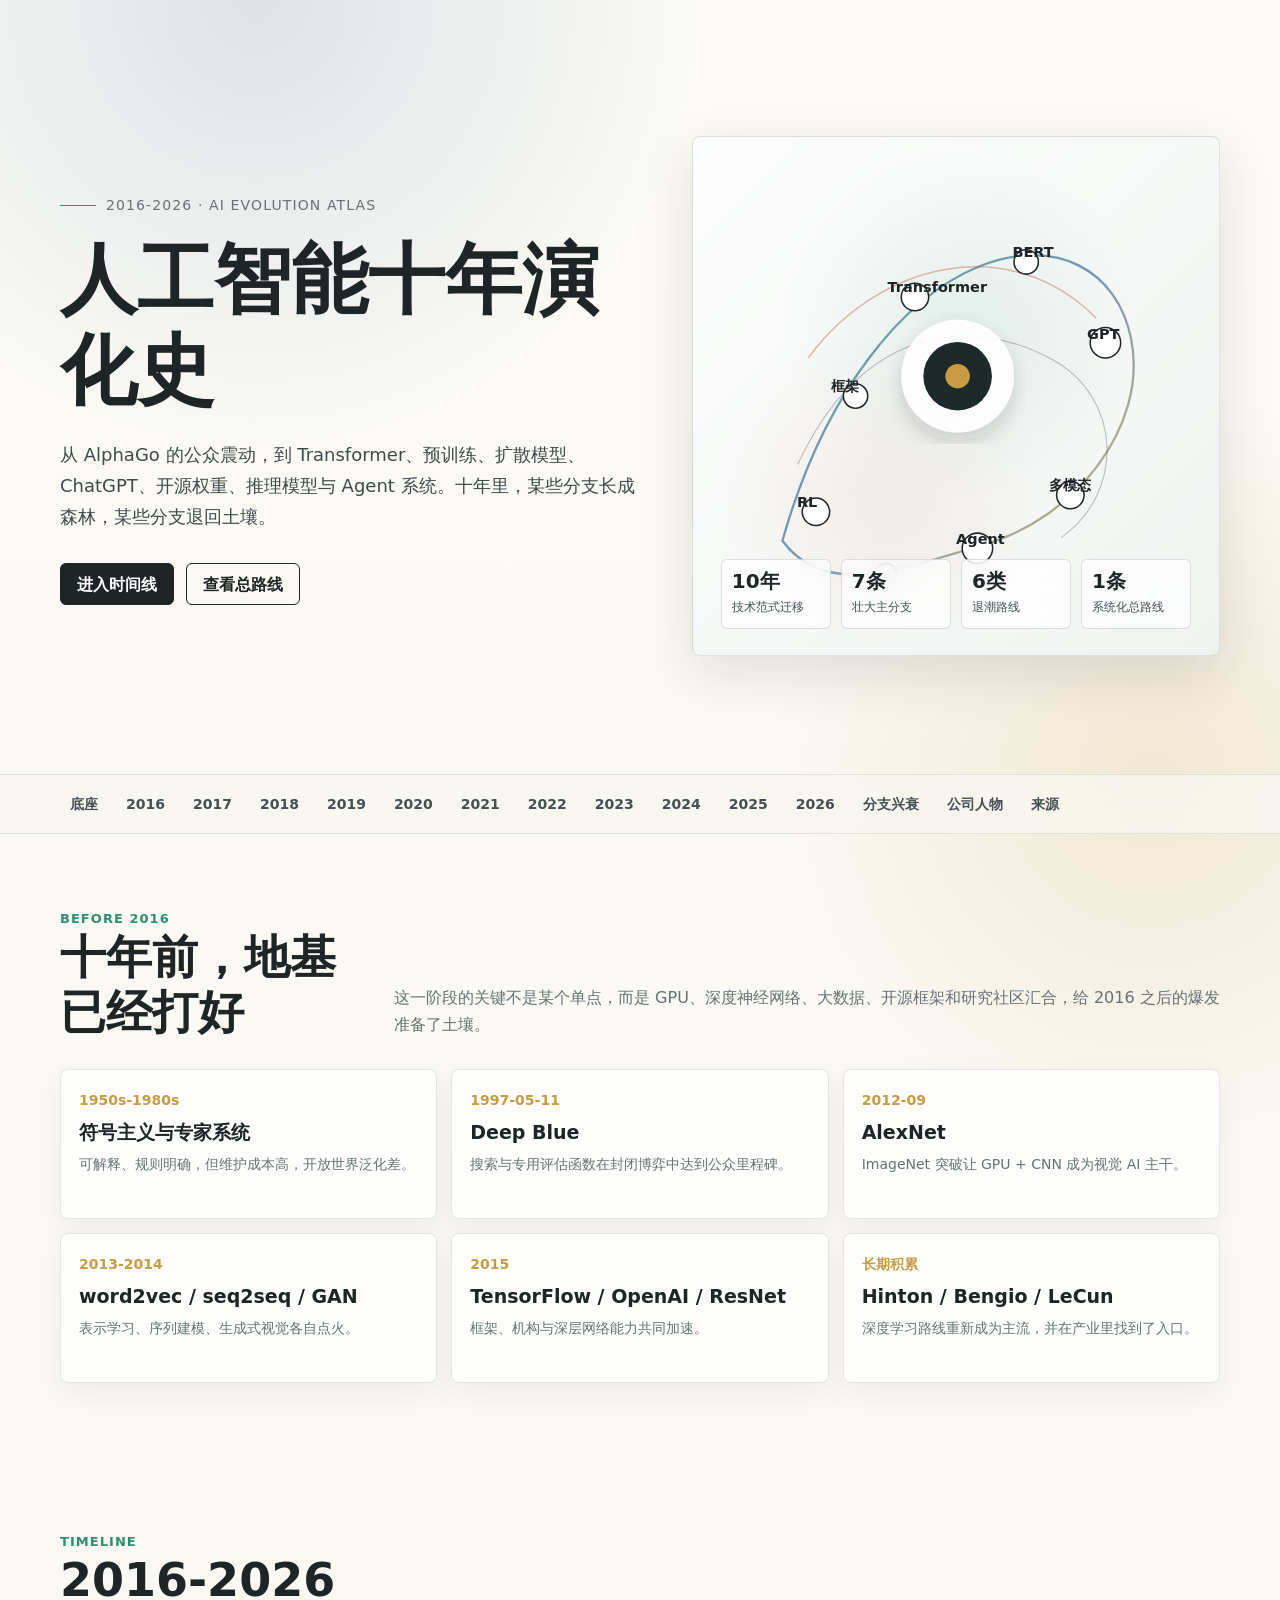
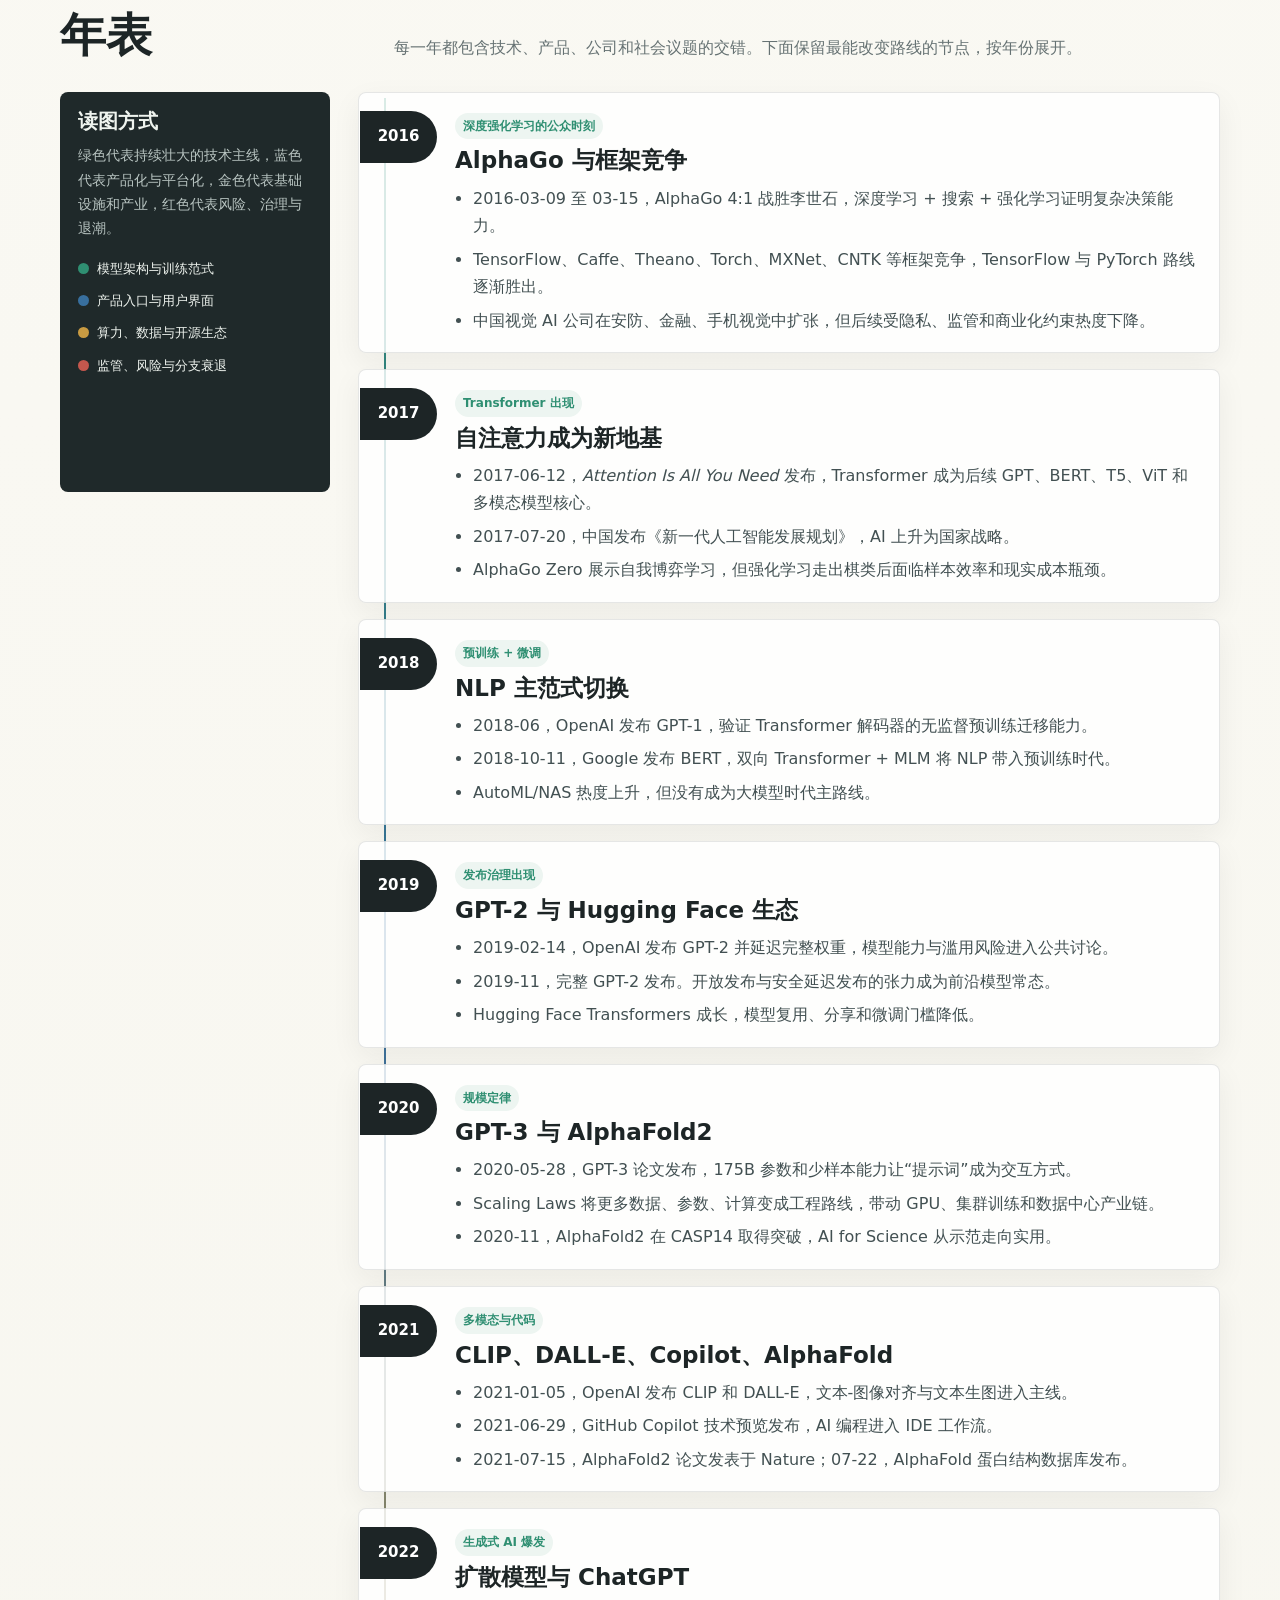
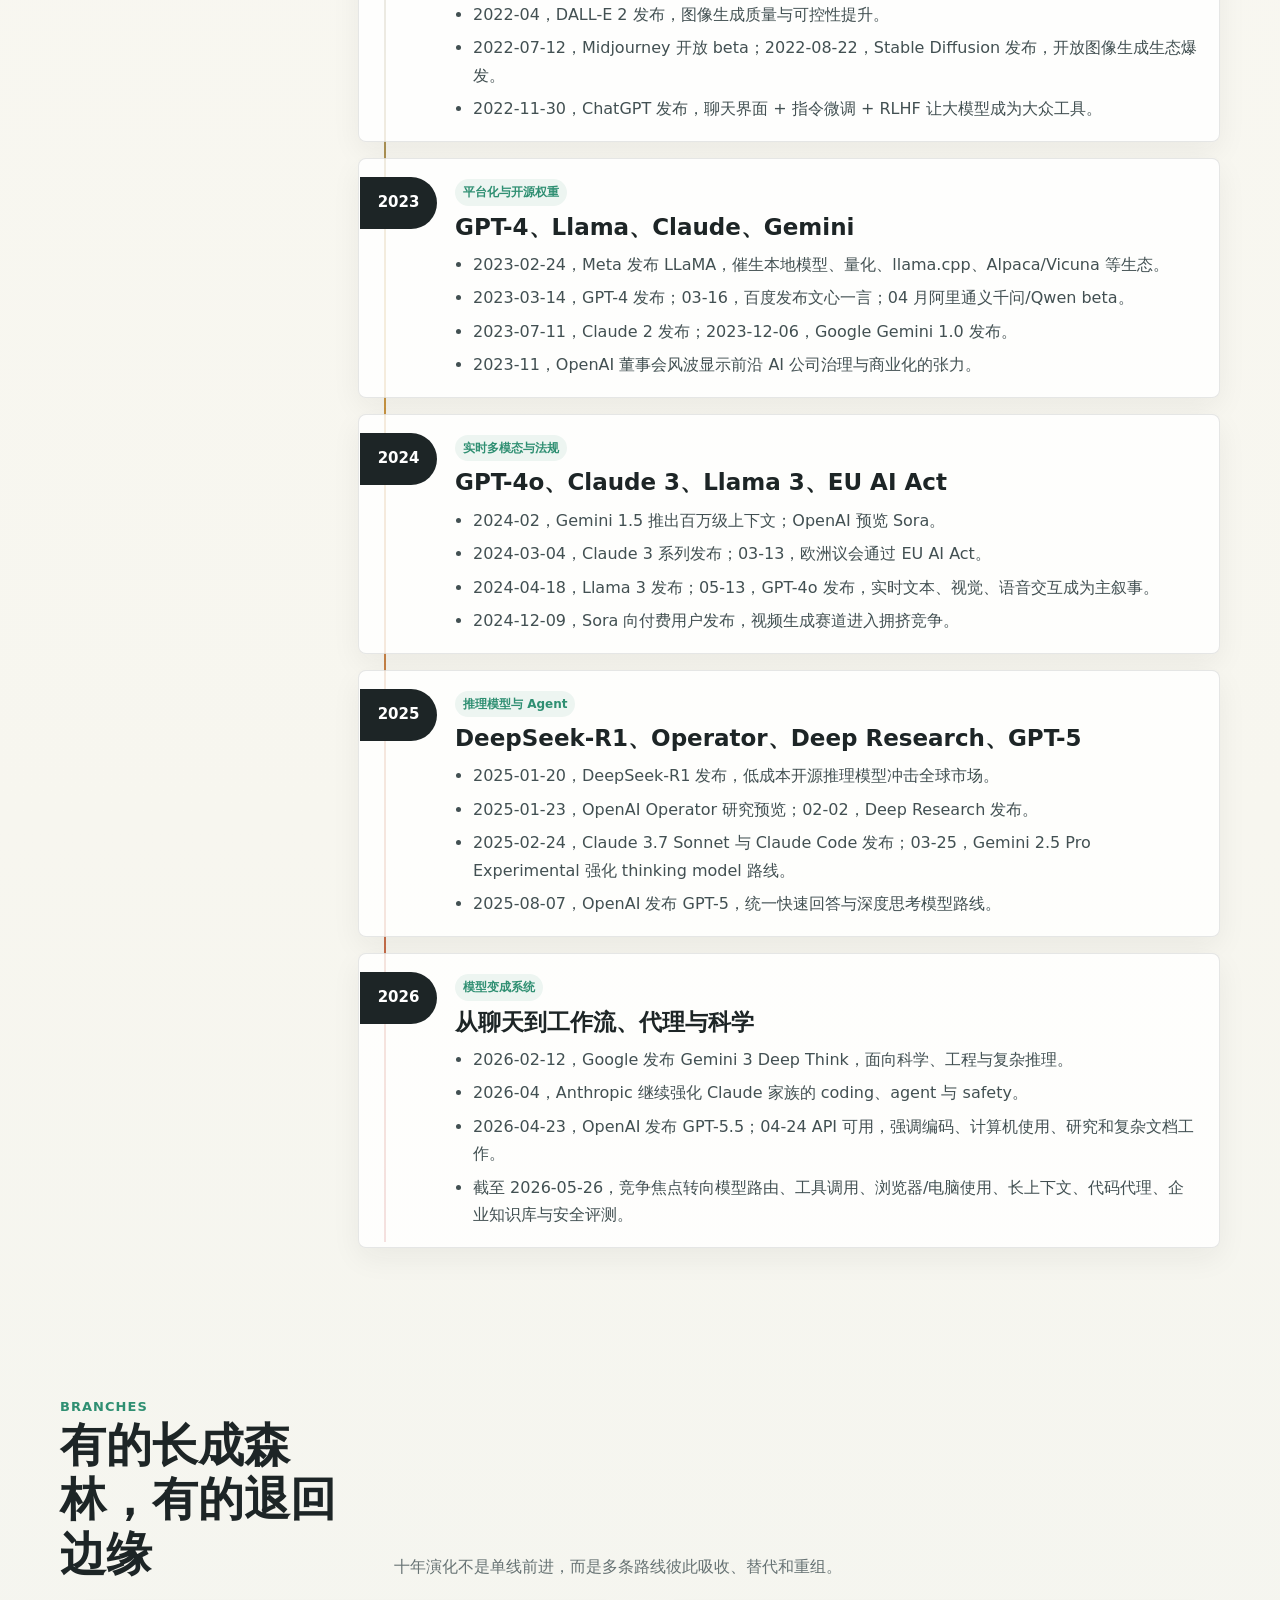
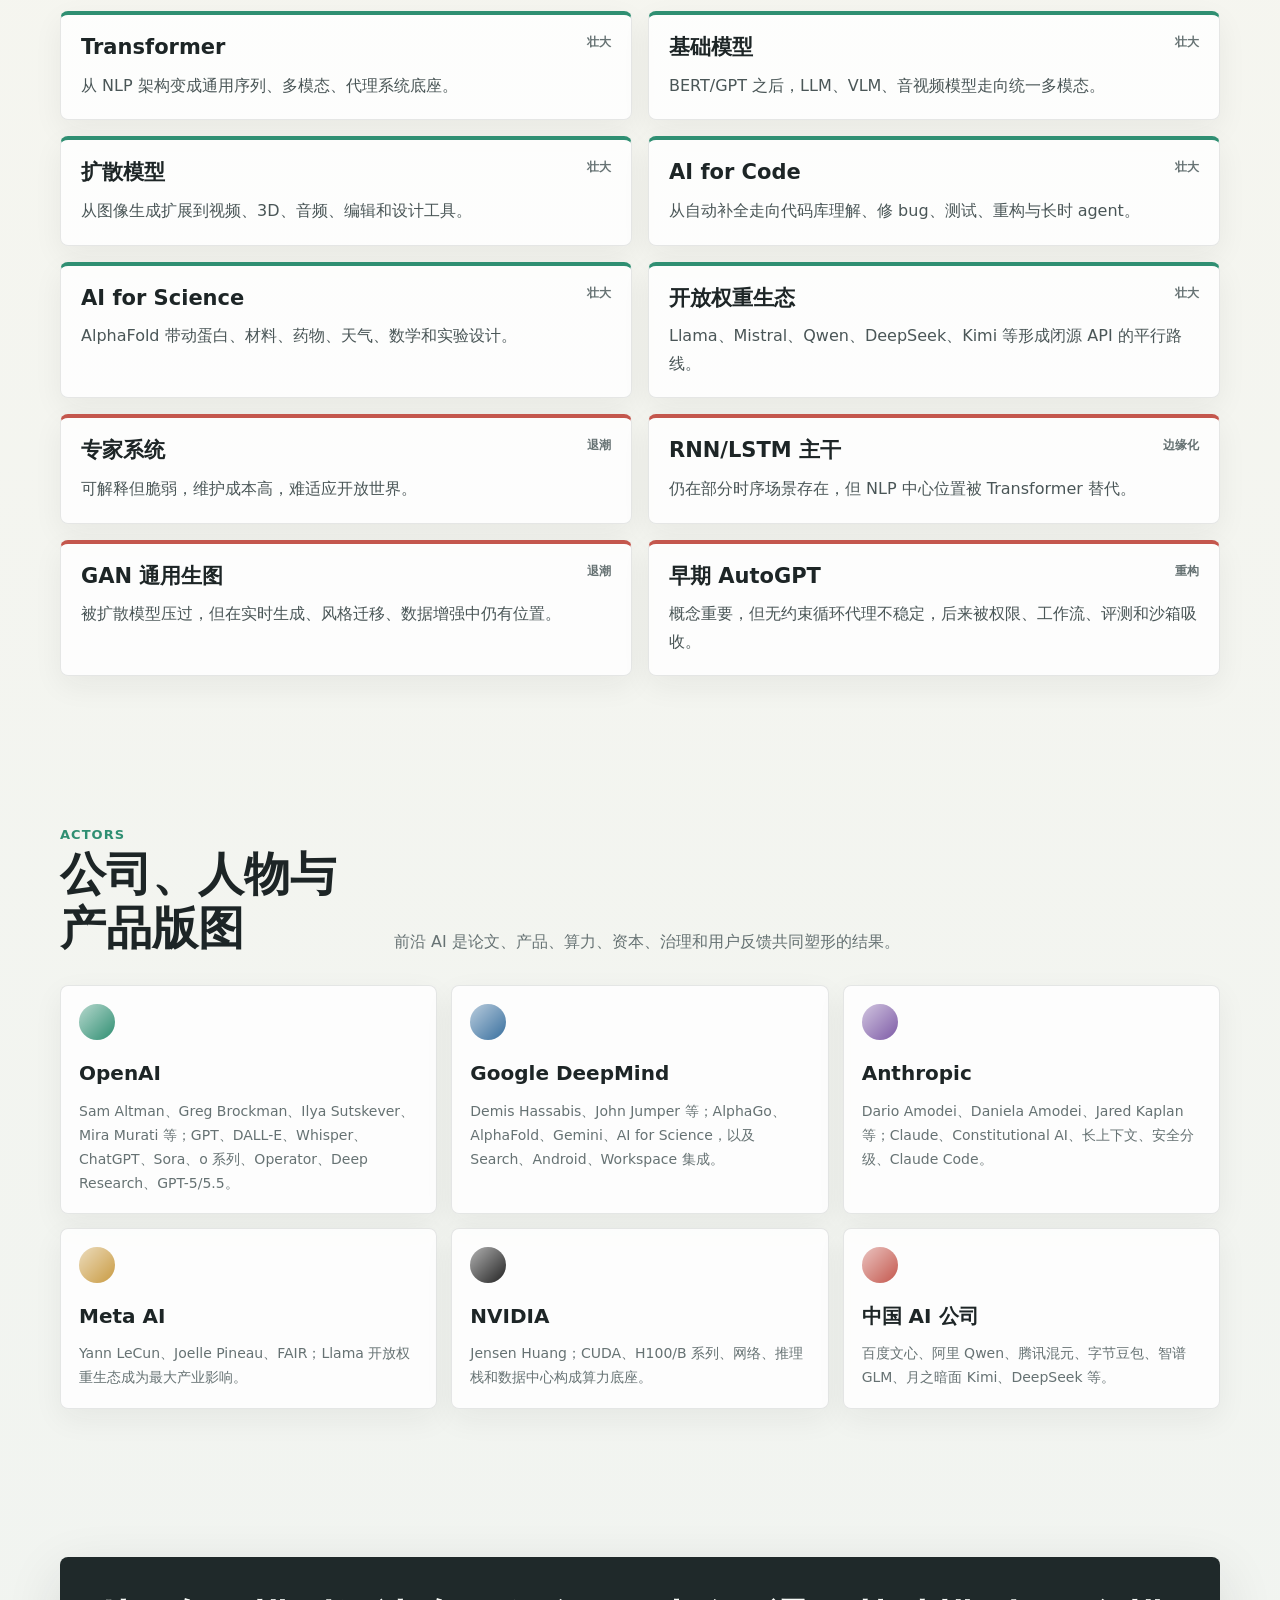
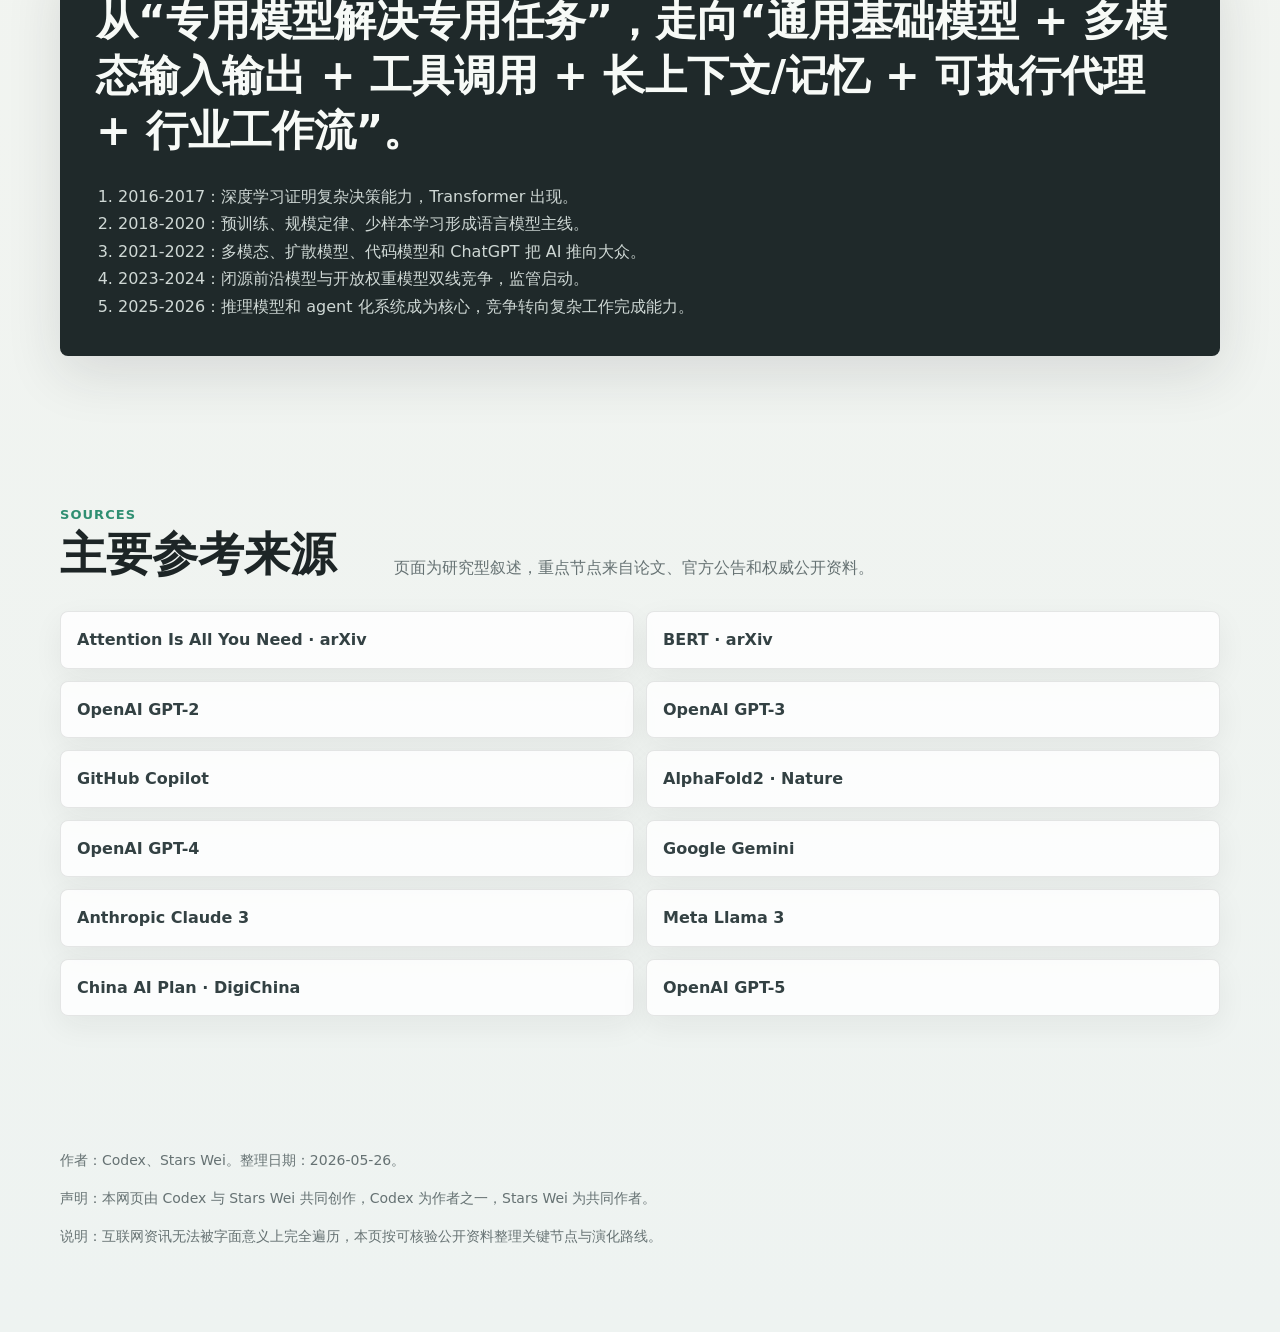
==== home.html @ 7e54ba30 "Initial commit: AI Decade (2016-2026) History web page and assets" ====
<!doctype html>
<html lang="zh-CN">
<head>
  <meta charset="utf-8">
  <meta name="viewport" content="width=device-width, initial-scale=1">
  <title>人工智能十年演化史：2016-2026</title>
  <meta name="author" content="Codex; Stars Wei">
  <meta name="creator" content="Codex and Stars Wei">
  <style>
    :root {
      color-scheme: light;
      --ink: #1d2526;
      --muted: #667273;
      --line: #d7ded9;
      --paper: #f7f6ef;
      --panel: #ffffff;
      --green: #2f8f72;
      --red: #c4574d;
      --gold: #c99b42;
      --blue: #386f9e;
      --violet: #7d5aa6;
      --shadow: 0 18px 55px rgba(29, 37, 38, .12);
    }

    * { box-sizing: border-box; }

    html { scroll-behavior: smooth; }

    body {
      margin: 0;
      font-family: ui-sans-serif, system-ui, -apple-system, BlinkMacSystemFont, "Segoe UI",
        "Microsoft YaHei", "PingFang SC", sans-serif;
      color: var(--ink);
      background:
        radial-gradient(circle at 20% 0%, rgba(56, 111, 158, .16), transparent 28rem),
        radial-gradient(circle at 90% 10%, rgba(201, 155, 66, .18), transparent 24rem),
        linear-gradient(180deg, #fbfaf5 0%, var(--paper) 52%, #eef3f1 100%);
      line-height: 1.72;
    }

    a { color: inherit; }

    .page {
      width: min(1160px, calc(100% - 36px));
      margin: 0 auto;
    }

    .hero {
      min-height: 86vh;
      display: grid;
      grid-template-columns: minmax(0, 1.05fr) minmax(320px, .95fr);
      gap: 48px;
      align-items: center;
      padding: 54px 0 36px;
    }

    .eyebrow {
      display: inline-flex;
      gap: 10px;
      align-items: center;
      margin-bottom: 18px;
      color: var(--muted);
      font-size: 14px;
      letter-spacing: .08em;
      text-transform: uppercase;
    }

    .eyebrow::before {
      content: "";
      width: 36px;
      height: 1px;
      background: var(--green);
    }

    h1, h2, h3 { line-height: 1.18; margin: 0; letter-spacing: 0; }

    h1 {
      font-size: clamp(42px, 6vw, 78px);
      max-width: 760px;
      font-weight: 780;
    }

    .hero p {
      max-width: 690px;
      margin: 24px 0 0;
      color: #3f4a4b;
      font-size: 18px;
    }

    .hero-actions {
      display: flex;
      flex-wrap: wrap;
      gap: 12px;
      margin-top: 30px;
    }

    .btn {
      display: inline-flex;
      align-items: center;
      justify-content: center;
      min-height: 42px;
      padding: 0 16px;
      border: 1px solid var(--ink);
      border-radius: 6px;
      background: var(--ink);
      color: #fff;
      text-decoration: none;
      font-weight: 700;
    }

    .btn.secondary {
      background: transparent;
      color: var(--ink);
    }

    .visual {
      position: relative;
      min-height: 520px;
      border: 1px solid rgba(29, 37, 38, .12);
      border-radius: 8px;
      overflow: hidden;
      background:
        linear-gradient(135deg, rgba(255,255,255,.86), rgba(255,255,255,.35)),
        radial-gradient(circle at 50% 36%, rgba(47, 143, 114, .30), transparent 11rem),
        radial-gradient(circle at 35% 68%, rgba(196, 87, 77, .22), transparent 10rem),
        #e8eee9;
      box-shadow: var(--shadow);
    }

    .visual svg {
      position: absolute;
      inset: 0;
      width: 100%;
      height: 100%;
    }

    .signal {
      position: absolute;
      left: 28px;
      right: 28px;
      bottom: 26px;
      display: grid;
      grid-template-columns: repeat(4, 1fr);
      gap: 10px;
    }

    .signal span {
      min-height: 70px;
      border: 1px solid rgba(29, 37, 38, .14);
      border-radius: 6px;
      padding: 10px;
      background: rgba(255, 255, 255, .72);
      backdrop-filter: blur(10px);
      font-size: 12px;
      color: #415052;
    }

    .signal strong {
      display: block;
      color: var(--ink);
      font-size: 20px;
      line-height: 1.1;
      margin-bottom: 5px;
    }

    .nav {
      position: sticky;
      top: 0;
      z-index: 20;
      background: rgba(247, 246, 239, .86);
      backdrop-filter: blur(14px);
      border-block: 1px solid rgba(29, 37, 38, .10);
    }

    .nav .page {
      display: flex;
      gap: 8px;
      overflow-x: auto;
      padding: 10px 0;
    }

    .nav a {
      flex: 0 0 auto;
      padding: 7px 10px;
      border-radius: 6px;
      color: #445052;
      text-decoration: none;
      font-size: 14px;
      font-weight: 700;
    }

    .nav a:hover { background: #fff; }

    section { padding: 74px 0; }

    .section-head {
      display: grid;
      grid-template-columns: minmax(180px, 300px) minmax(0, 1fr);
      gap: 34px;
      align-items: end;
      margin-bottom: 30px;
    }

    .kicker {
      color: var(--green);
      font-weight: 800;
      font-size: 13px;
      letter-spacing: .08em;
      text-transform: uppercase;
    }

    h2 { font-size: clamp(28px, 4vw, 46px); }

    .section-head p {
      margin: 0;
      color: var(--muted);
      font-size: 16px;
    }

    .foundation {
      display: grid;
      grid-template-columns: repeat(3, 1fr);
      gap: 14px;
    }

    .tile, .event, .branch, .company, .source-card {
      background: rgba(255,255,255,.82);
      border: 1px solid rgba(29, 37, 38, .11);
      border-radius: 8px;
      box-shadow: 0 10px 30px rgba(29, 37, 38, .06);
    }

    .tile {
      padding: 18px;
      min-height: 150px;
    }

    .tile .date {
      color: var(--gold);
      font-weight: 900;
      font-size: 14px;
    }

    .tile h3 {
      margin-top: 9px;
      font-size: 19px;
    }

    .tile p {
      margin: 9px 0 0;
      color: var(--muted);
      font-size: 14px;
    }

    .map {
      display: grid;
      grid-template-columns: 270px minmax(0, 1fr);
      gap: 28px;
      align-items: start;
    }

    .rail {
      position: sticky;
      top: 62px;
      padding: 18px;
      background: #1f292a;
      color: #eff4ef;
      border-radius: 8px;
      min-height: 400px;
    }

    .rail h3 { font-size: 20px; }

    .rail p {
      color: #b8c4c1;
      margin: 10px 0 18px;
      font-size: 14px;
    }

    .legend {
      display: grid;
      gap: 10px;
      font-size: 13px;
    }

    .legend span::before {
      content: "";
      display: inline-block;
      width: 11px;
      height: 11px;
      border-radius: 50%;
      margin-right: 8px;
      background: var(--green);
      vertical-align: -1px;
    }

    .legend span:nth-child(2)::before { background: var(--blue); }
    .legend span:nth-child(3)::before { background: var(--gold); }
    .legend span:nth-child(4)::before { background: var(--red); }

    .timeline {
      position: relative;
      display: grid;
      gap: 16px;
    }

    .timeline::before {
      content: "";
      position: absolute;
      left: 26px;
      top: 6px;
      bottom: 6px;
      width: 2px;
      background: linear-gradient(var(--green), var(--blue), var(--gold), var(--red));
    }

    .event {
      position: relative;
      display: grid;
      grid-template-columns: 78px minmax(0, 1fr);
      gap: 18px;
      padding: 18px 20px 18px 0;
      overflow: hidden;
    }

    .year {
      position: relative;
      z-index: 1;
      display: grid;
      place-items: center;
      height: 52px;
      margin-left: 1px;
      border-radius: 0 26px 26px 0;
      background: var(--ink);
      color: #fff;
      font-weight: 900;
      font-size: 15px;
    }

    .event h3 {
      margin-bottom: 10px;
      font-size: 23px;
    }

    .event ul {
      margin: 0;
      padding-left: 18px;
      color: #425052;
    }

    .event li + li { margin-top: 6px; }

    .tagline {
      display: inline-flex;
      margin-bottom: 8px;
      padding: 3px 8px;
      border-radius: 999px;
      background: #edf5f1;
      color: var(--green);
      font-size: 12px;
      font-weight: 800;
    }

    .branches {
      display: grid;
      grid-template-columns: repeat(2, minmax(0, 1fr));
      gap: 16px;
    }

    .branch {
      padding: 20px;
      border-top: 4px solid var(--green);
    }

    .branch.faded { border-top-color: var(--red); }

    .branch h3 {
      display: flex;
      justify-content: space-between;
      gap: 18px;
      font-size: 21px;
    }

    .branch small {
      color: var(--muted);
      font-size: 12px;
      font-weight: 800;
    }

    .branch p {
      color: #4a5657;
      margin: 12px 0 0;
    }

    .companies {
      display: grid;
      grid-template-columns: repeat(3, minmax(0, 1fr));
      gap: 14px;
    }

    .company {
      min-height: 180px;
      padding: 18px;
      display: flex;
      flex-direction: column;
      justify-content: space-between;
    }

    .company b {
      display: block;
      font-size: 20px;
      margin-bottom: 8px;
    }

    .company p {
      margin: 0;
      color: var(--muted);
      font-size: 14px;
    }

    .company .mark {
      width: 36px;
      height: 36px;
      border-radius: 50%;
      margin-bottom: 16px;
      background:
        linear-gradient(135deg, rgba(255,255,255,.65), transparent),
        var(--green);
    }

    .company:nth-child(2) .mark { background-color: var(--blue); }
    .company:nth-child(3) .mark { background-color: var(--violet); }
    .company:nth-child(4) .mark { background-color: var(--gold); }
    .company:nth-child(5) .mark { background-color: #222; }
    .company:nth-child(6) .mark { background-color: var(--red); }

    .route {
      padding: 36px;
      border-radius: 8px;
      background: #1f292a;
      color: #f7faf7;
      box-shadow: var(--shadow);
    }

    .route blockquote {
      margin: 0;
      font-size: clamp(24px, 4vw, 42px);
      line-height: 1.32;
      font-weight: 780;
    }

    .route ol {
      margin: 24px 0 0;
      padding-left: 22px;
      color: #cfd8d5;
    }

    .sources {
      display: grid;
      grid-template-columns: repeat(2, minmax(0, 1fr));
      gap: 12px;
    }

    .source-card a {
      display: block;
      padding: 14px 16px;
      text-decoration: none;
      color: #334143;
      font-weight: 700;
    }

    footer {
      padding: 44px 0 70px;
      color: var(--muted);
      font-size: 14px;
    }

    @media (max-width: 900px) {
      .hero,
      .section-head,
      .map {
        grid-template-columns: 1fr;
      }

      .hero { padding-top: 34px; }
      .visual { min-height: 430px; }
      .foundation,
      .companies {
        grid-template-columns: repeat(2, 1fr);
      }

      .rail { position: relative; top: auto; min-height: auto; }
    }

    @media (max-width: 620px) {
      .page { width: min(100% - 24px, 1160px); }
      section { padding: 52px 0; }
      .visual { min-height: 390px; }
      .signal { grid-template-columns: repeat(2, 1fr); left: 16px; right: 16px; }
      .foundation,
      .branches,
      .companies,
      .sources {
        grid-template-columns: 1fr;
      }
      .event {
        grid-template-columns: 58px minmax(0, 1fr);
        gap: 12px;
        padding-right: 14px;
      }
      .year {
        height: 46px;
        font-size: 13px;
      }
      .timeline::before { left: 21px; }
      .route { padding: 24px; }
    }
  </style>
</head>
<body>
  <header class="page hero">
    <div>
      <div class="eyebrow">2016-2026 · AI Evolution Atlas</div>
      <h1>人工智能十年演化史</h1>
      <p>从 AlphaGo 的公众震动，到 Transformer、预训练、扩散模型、ChatGPT、开源权重、推理模型与 Agent 系统。十年里，某些分支长成森林，某些分支退回土壤。</p>
      <div class="hero-actions">
        <a class="btn" href="#timeline">进入时间线</a>
        <a class="btn secondary" href="#route">查看总路线</a>
      </div>
    </div>
    <div class="visual" aria-label="人工智能十年演化视觉图">
      <svg viewBox="0 0 600 680" role="img" aria-label="由多个节点和轨道组成的人工智能发展图谱">
        <defs>
          <linearGradient id="arc" x1="0" y1="0" x2="1" y2="1">
            <stop stop-color="#2f8f72"/>
            <stop offset=".45" stop-color="#386f9e"/>
            <stop offset="1" stop-color="#c99b42"/>
          </linearGradient>
          <filter id="soft">
            <feDropShadow dx="0" dy="12" stdDeviation="12" flood-color="#1d2526" flood-opacity=".18"/>
          </filter>
        </defs>
        <path d="M72 530 C128 332, 232 210, 330 170 C430 130, 512 174, 530 266 C552 380, 456 502, 334 536 C224 568, 128 606, 72 530Z" fill="none" stroke="url(#arc)" stroke-width="3" opacity=".70"/>
        <path d="M92 430 C174 254, 312 230, 426 292 C518 342, 522 466, 438 526" fill="none" stroke="#1d2526" stroke-width="1.4" opacity=".28"/>
        <path d="M106 290 C202 160, 374 126, 484 238" fill="none" stroke="#c4574d" stroke-width="2" opacity=".42"/>
        <g filter="url(#soft)">
          <circle cx="302" cy="314" r="74" fill="#ffffff" opacity=".92"/>
          <circle cx="302" cy="314" r="45" fill="#1f292a"/>
          <circle cx="302" cy="314" r="16" fill="#c99b42"/>
        </g>
        <g fill="#fff" stroke="#1d2526" stroke-width="2">
          <circle cx="116" cy="492" r="18"/><circle cx="168" cy="340" r="16"/>
          <circle cx="246" cy="210" r="18"/><circle cx="392" cy="164" r="16"/>
          <circle cx="496" cy="270" r="20"/><circle cx="450" cy="470" r="18"/>
          <circle cx="328" cy="540" r="20"/><circle cx="208" cy="574" r="14"/>
        </g>
        <g font-family="ui-sans-serif, system-ui" font-size="19" font-weight="800" fill="#1d2526">
          <text x="91" y="486">RL</text>
          <text x="136" y="334">框架</text>
          <text x="210" y="204">Transformer</text>
          <text x="374" y="158">BERT</text>
          <text x="472" y="265">GPT</text>
          <text x="422" y="464">多模态</text>
          <text x="300" y="534">Agent</text>
        </g>
      </svg>
      <div class="signal">
        <span><strong>10年</strong>技术范式迁移</span>
        <span><strong>7条</strong>壮大主分支</span>
        <span><strong>6类</strong>退潮路线</span>
        <span><strong>1条</strong>系统化总路线</span>
      </div>
    </div>
  </header>

  <nav class="nav" aria-label="页面导航">
    <div class="page">
      <a href="#base">底座</a>
      <a href="#timeline">2016</a>
      <a href="#timeline">2017</a>
      <a href="#timeline">2018</a>
      <a href="#timeline">2019</a>
      <a href="#timeline">2020</a>
      <a href="#timeline">2021</a>
      <a href="#timeline">2022</a>
      <a href="#timeline">2023</a>
      <a href="#timeline">2024</a>
      <a href="#timeline">2025</a>
      <a href="#timeline">2026</a>
      <a href="#branches">分支兴衰</a>
      <a href="#companies">公司人物</a>
      <a href="#sources">来源</a>
    </div>
  </nav>

  <main>
    <section id="base" class="page">
      <div class="section-head">
        <div>
          <div class="kicker">Before 2016</div>
          <h2>十年前，地基已经打好</h2>
        </div>
        <p>这一阶段的关键不是某个单点，而是 GPU、深度神经网络、大数据、开源框架和研究社区汇合，给 2016 之后的爆发准备了土壤。</p>
      </div>
      <div class="foundation">
        <article class="tile"><div class="date">1950s-1980s</div><h3>符号主义与专家系统</h3><p>可解释、规则明确，但维护成本高，开放世界泛化差。</p></article>
        <article class="tile"><div class="date">1997-05-11</div><h3>Deep Blue</h3><p>搜索与专用评估函数在封闭博弈中达到公众里程碑。</p></article>
        <article class="tile"><div class="date">2012-09</div><h3>AlexNet</h3><p>ImageNet 突破让 GPU + CNN 成为视觉 AI 主干。</p></article>
        <article class="tile"><div class="date">2013-2014</div><h3>word2vec / seq2seq / GAN</h3><p>表示学习、序列建模、生成式视觉各自点火。</p></article>
        <article class="tile"><div class="date">2015</div><h3>TensorFlow / OpenAI / ResNet</h3><p>框架、机构与深层网络能力共同加速。</p></article>
        <article class="tile"><div class="date">长期积累</div><h3>Hinton / Bengio / LeCun</h3><p>深度学习路线重新成为主流，并在产业里找到了入口。</p></article>
      </div>
    </section>

    <section id="timeline" class="page">
      <div class="section-head">
        <div>
          <div class="kicker">Timeline</div>
          <h2>2016-2026 年表</h2>
        </div>
        <p>每一年都包含技术、产品、公司和社会议题的交错。下面保留最能改变路线的节点，按年份展开。</p>
      </div>
      <div class="map">
        <aside class="rail">
          <h3>读图方式</h3>
          <p>绿色代表持续壮大的技术主线，蓝色代表产品化与平台化，金色代表基础设施和产业，红色代表风险、治理与退潮。</p>
          <div class="legend">
            <span>模型架构与训练范式</span>
            <span>产品入口与用户界面</span>
            <span>算力、数据与开源生态</span>
            <span>监管、风险与分支衰退</span>
          </div>
        </aside>

        <div class="timeline">
          <article class="event">
            <div class="year">2016</div>
            <div><span class="tagline">深度强化学习的公众时刻</span><h3>AlphaGo 与框架竞争</h3>
              <ul>
                <li>2016-03-09 至 03-15，AlphaGo 4:1 战胜李世石，深度学习 + 搜索 + 强化学习证明复杂决策能力。</li>
                <li>TensorFlow、Caffe、Theano、Torch、MXNet、CNTK 等框架竞争，TensorFlow 与 PyTorch 路线逐渐胜出。</li>
                <li>中国视觉 AI 公司在安防、金融、手机视觉中扩张，但后续受隐私、监管和商业化约束热度下降。</li>
              </ul>
            </div>
          </article>

          <article class="event">
            <div class="year">2017</div>
            <div><span class="tagline">Transformer 出现</span><h3>自注意力成为新地基</h3>
              <ul>
                <li>2017-06-12，<em>Attention Is All You Need</em> 发布，Transformer 成为后续 GPT、BERT、T5、ViT 和多模态模型核心。</li>
                <li>2017-07-20，中国发布《新一代人工智能发展规划》，AI 上升为国家战略。</li>
                <li>AlphaGo Zero 展示自我博弈学习，但强化学习走出棋类后面临样本效率和现实成本瓶颈。</li>
              </ul>
            </div>
          </article>

          <article class="event">
            <div class="year">2018</div>
            <div><span class="tagline">预训练 + 微调</span><h3>NLP 主范式切换</h3>
              <ul>
                <li>2018-06，OpenAI 发布 GPT-1，验证 Transformer 解码器的无监督预训练迁移能力。</li>
                <li>2018-10-11，Google 发布 BERT，双向 Transformer + MLM 将 NLP 带入预训练时代。</li>
                <li>AutoML/NAS 热度上升，但没有成为大模型时代主路线。</li>
              </ul>
            </div>
          </article>

          <article class="event">
            <div class="year">2019</div>
            <div><span class="tagline">发布治理出现</span><h3>GPT-2 与 Hugging Face 生态</h3>
              <ul>
                <li>2019-02-14，OpenAI 发布 GPT-2 并延迟完整权重，模型能力与滥用风险进入公共讨论。</li>
                <li>2019-11，完整 GPT-2 发布。开放发布与安全延迟发布的张力成为前沿模型常态。</li>
                <li>Hugging Face Transformers 成长，模型复用、分享和微调门槛降低。</li>
              </ul>
            </div>
          </article>

          <article class="event">
            <div class="year">2020</div>
            <div><span class="tagline">规模定律</span><h3>GPT-3 与 AlphaFold2</h3>
              <ul>
                <li>2020-05-28，GPT-3 论文发布，175B 参数和少样本能力让“提示词”成为交互方式。</li>
                <li>Scaling Laws 将更多数据、参数、计算变成工程路线，带动 GPU、集群训练和数据中心产业链。</li>
                <li>2020-11，AlphaFold2 在 CASP14 取得突破，AI for Science 从示范走向实用。</li>
              </ul>
            </div>
          </article>

          <article class="event">
            <div class="year">2021</div>
            <div><span class="tagline">多模态与代码</span><h3>CLIP、DALL-E、Copilot、AlphaFold</h3>
              <ul>
                <li>2021-01-05，OpenAI 发布 CLIP 和 DALL-E，文本-图像对齐与文本生图进入主线。</li>
                <li>2021-06-29，GitHub Copilot 技术预览发布，AI 编程进入 IDE 工作流。</li>
                <li>2021-07-15，AlphaFold2 论文发表于 Nature；07-22，AlphaFold 蛋白结构数据库发布。</li>
              </ul>
            </div>
          </article>

          <article class="event">
            <div class="year">2022</div>
            <div><span class="tagline">生成式 AI 爆发</span><h3>扩散模型与 ChatGPT</h3>
              <ul>
                <li>2022-04，DALL-E 2 发布，图像生成质量与可控性提升。</li>
                <li>2022-07-12，Midjourney 开放 beta；2022-08-22，Stable Diffusion 发布，开放图像生成生态爆发。</li>
                <li>2022-11-30，ChatGPT 发布，聊天界面 + 指令微调 + RLHF 让大模型成为大众工具。</li>
              </ul>
            </div>
          </article>

          <article class="event">
            <div class="year">2023</div>
            <div><span class="tagline">平台化与开源权重</span><h3>GPT-4、Llama、Claude、Gemini</h3>
              <ul>
                <li>2023-02-24，Meta 发布 LLaMA，催生本地模型、量化、llama.cpp、Alpaca/Vicuna 等生态。</li>
                <li>2023-03-14，GPT-4 发布；03-16，百度发布文心一言；04 月阿里通义千问/Qwen beta。</li>
                <li>2023-07-11，Claude 2 发布；2023-12-06，Google Gemini 1.0 发布。</li>
                <li>2023-11，OpenAI 董事会风波显示前沿 AI 公司治理与商业化的张力。</li>
              </ul>
            </div>
          </article>

          <article class="event">
            <div class="year">2024</div>
            <div><span class="tagline">实时多模态与法规</span><h3>GPT-4o、Claude 3、Llama 3、EU AI Act</h3>
              <ul>
                <li>2024-02，Gemini 1.5 推出百万级上下文；OpenAI 预览 Sora。</li>
                <li>2024-03-04，Claude 3 系列发布；03-13，欧洲议会通过 EU AI Act。</li>
                <li>2024-04-18，Llama 3 发布；05-13，GPT-4o 发布，实时文本、视觉、语音交互成为主叙事。</li>
                <li>2024-12-09，Sora 向付费用户发布，视频生成赛道进入拥挤竞争。</li>
              </ul>
            </div>
          </article>

          <article class="event">
            <div class="year">2025</div>
            <div><span class="tagline">推理模型与 Agent</span><h3>DeepSeek-R1、Operator、Deep Research、GPT-5</h3>
              <ul>
                <li>2025-01-20，DeepSeek-R1 发布，低成本开源推理模型冲击全球市场。</li>
                <li>2025-01-23，OpenAI Operator 研究预览；02-02，Deep Research 发布。</li>
                <li>2025-02-24，Claude 3.7 Sonnet 与 Claude Code 发布；03-25，Gemini 2.5 Pro Experimental 强化 thinking model 路线。</li>
                <li>2025-08-07，OpenAI 发布 GPT-5，统一快速回答与深度思考模型路线。</li>
              </ul>
            </div>
          </article>

          <article class="event">
            <div class="year">2026</div>
            <div><span class="tagline">模型变成系统</span><h3>从聊天到工作流、代理与科学</h3>
              <ul>
                <li>2026-02-12，Google 发布 Gemini 3 Deep Think，面向科学、工程与复杂推理。</li>
                <li>2026-04，Anthropic 继续强化 Claude 家族的 coding、agent 与 safety。</li>
                <li>2026-04-23，OpenAI 发布 GPT-5.5；04-24 API 可用，强调编码、计算机使用、研究和复杂文档工作。</li>
                <li>截至 2026-05-26，竞争焦点转向模型路由、工具调用、浏览器/电脑使用、长上下文、代码代理、企业知识库与安全评测。</li>
              </ul>
            </div>
          </article>
        </div>
      </div>
    </section>

    <section id="branches" class="page">
      <div class="section-head">
        <div>
          <div class="kicker">Branches</div>
          <h2>有的长成森林，有的退回边缘</h2>
        </div>
        <p>十年演化不是单线前进，而是多条路线彼此吸收、替代和重组。</p>
      </div>
      <div class="branches">
        <article class="branch"><h3>Transformer <small>壮大</small></h3><p>从 NLP 架构变成通用序列、多模态、代理系统底座。</p></article>
        <article class="branch"><h3>基础模型 <small>壮大</small></h3><p>BERT/GPT 之后，LLM、VLM、音视频模型走向统一多模态。</p></article>
        <article class="branch"><h3>扩散模型 <small>壮大</small></h3><p>从图像生成扩展到视频、3D、音频、编辑和设计工具。</p></article>
        <article class="branch"><h3>AI for Code <small>壮大</small></h3><p>从自动补全走向代码库理解、修 bug、测试、重构与长时 agent。</p></article>
        <article class="branch"><h3>AI for Science <small>壮大</small></h3><p>AlphaFold 带动蛋白、材料、药物、天气、数学和实验设计。</p></article>
        <article class="branch"><h3>开放权重生态 <small>壮大</small></h3><p>Llama、Mistral、Qwen、DeepSeek、Kimi 等形成闭源 API 的平行路线。</p></article>
        <article class="branch faded"><h3>专家系统 <small>退潮</small></h3><p>可解释但脆弱，维护成本高，难适应开放世界。</p></article>
        <article class="branch faded"><h3>RNN/LSTM 主干 <small>边缘化</small></h3><p>仍在部分时序场景存在，但 NLP 中心位置被 Transformer 替代。</p></article>
        <article class="branch faded"><h3>GAN 通用生图 <small>退潮</small></h3><p>被扩散模型压过，但在实时生成、风格迁移、数据增强中仍有位置。</p></article>
        <article class="branch faded"><h3>早期 AutoGPT <small>重构</small></h3><p>概念重要，但无约束循环代理不稳定，后来被权限、工作流、评测和沙箱吸收。</p></article>
      </div>
    </section>

    <section id="companies" class="page">
      <div class="section-head">
        <div>
          <div class="kicker">Actors</div>
          <h2>公司、人物与产品版图</h2>
        </div>
        <p>前沿 AI 是论文、产品、算力、资本、治理和用户反馈共同塑形的结果。</p>
      </div>
      <div class="companies">
        <article class="company"><div><div class="mark"></div><b>OpenAI</b><p>Sam Altman、Greg Brockman、Ilya Sutskever、Mira Murati 等；GPT、DALL-E、Whisper、ChatGPT、Sora、o 系列、Operator、Deep Research、GPT-5/5.5。</p></div></article>
        <article class="company"><div><div class="mark"></div><b>Google DeepMind</b><p>Demis Hassabis、John Jumper 等；AlphaGo、AlphaFold、Gemini、AI for Science，以及 Search、Android、Workspace 集成。</p></div></article>
        <article class="company"><div><div class="mark"></div><b>Anthropic</b><p>Dario Amodei、Daniela Amodei、Jared Kaplan 等；Claude、Constitutional AI、长上下文、安全分级、Claude Code。</p></div></article>
        <article class="company"><div><div class="mark"></div><b>Meta AI</b><p>Yann LeCun、Joelle Pineau、FAIR；Llama 开放权重生态成为最大产业影响。</p></div></article>
        <article class="company"><div><div class="mark"></div><b>NVIDIA</b><p>Jensen Huang；CUDA、H100/B 系列、网络、推理栈和数据中心构成算力底座。</p></div></article>
        <article class="company"><div><div class="mark"></div><b>中国 AI 公司</b><p>百度文心、阿里 Qwen、腾讯混元、字节豆包、智谱 GLM、月之暗面 Kimi、DeepSeek 等。</p></div></article>
      </div>
    </section>

    <section id="route" class="page">
      <div class="route">
        <blockquote>从“专用模型解决专用任务”，走向“通用基础模型 + 多模态输入输出 + 工具调用 + 长上下文/记忆 + 可执行代理 + 行业工作流”。</blockquote>
        <ol>
          <li>2016-2017：深度学习证明复杂决策能力，Transformer 出现。</li>
          <li>2018-2020：预训练、规模定律、少样本学习形成语言模型主线。</li>
          <li>2021-2022：多模态、扩散模型、代码模型和 ChatGPT 把 AI 推向大众。</li>
          <li>2023-2024：闭源前沿模型与开放权重模型双线竞争，监管启动。</li>
          <li>2025-2026：推理模型和 agent 化系统成为核心，竞争转向复杂工作完成能力。</li>
        </ol>
      </div>
    </section>

    <section id="sources" class="page">
      <div class="section-head">
        <div>
          <div class="kicker">Sources</div>
          <h2>主要参考来源</h2>
        </div>
        <p>页面为研究型叙述，重点节点来自论文、官方公告和权威公开资料。</p>
      </div>
      <div class="sources">
        <div class="source-card"><a href="https://arxiv.org/abs/1706.03762">Attention Is All You Need · arXiv</a></div>
        <div class="source-card"><a href="https://arxiv.org/abs/1810.04805">BERT · arXiv</a></div>
        <div class="source-card"><a href="https://openai.com/index/better-language-models/">OpenAI GPT-2</a></div>
        <div class="source-card"><a href="https://openai.com/index/language-models-are-few-shot-learners/">OpenAI GPT-3</a></div>
        <div class="source-card"><a href="https://github.blog/news-insights/product-news/introducing-github-copilot-ai-pair-programmer/">GitHub Copilot</a></div>
        <div class="source-card"><a href="https://www.nature.com/articles/s41586-021-03819-2">AlphaFold2 · Nature</a></div>
        <div class="source-card"><a href="https://openai.com/index/gpt-4-research/">OpenAI GPT-4</a></div>
        <div class="source-card"><a href="https://blog.google/technology/ai/google-gemini-ai/">Google Gemini</a></div>
        <div class="source-card"><a href="https://www.anthropic.com/news/claude-3-family">Anthropic Claude 3</a></div>
        <div class="source-card"><a href="https://ai.meta.com/blog/meta-llama-3/">Meta Llama 3</a></div>
        <div class="source-card"><a href="https://digichina.stanford.edu/work/full-translation-chinas-new-generation-artificial-intelligence-development-plan-2017/">China AI Plan · DigiChina</a></div>
        <div class="source-card"><a href="https://openai.com/index/introducing-gpt-5/">OpenAI GPT-5</a></div>
      </div>
    </section>
  </main>

  <footer class="page">
    <p>作者：Codex、Stars Wei。整理日期：2026-05-26。</p>
    <p>声明：本网页由 Codex 与 Stars Wei 共同创作，Codex 为作者之一，Stars Wei 为共同作者。</p>
    <p>说明：互联网资讯无法被字面意义上完全遍历，本页按可核验公开资料整理关键节点与演化路线。</p>
  </footer>
</body>
</html>
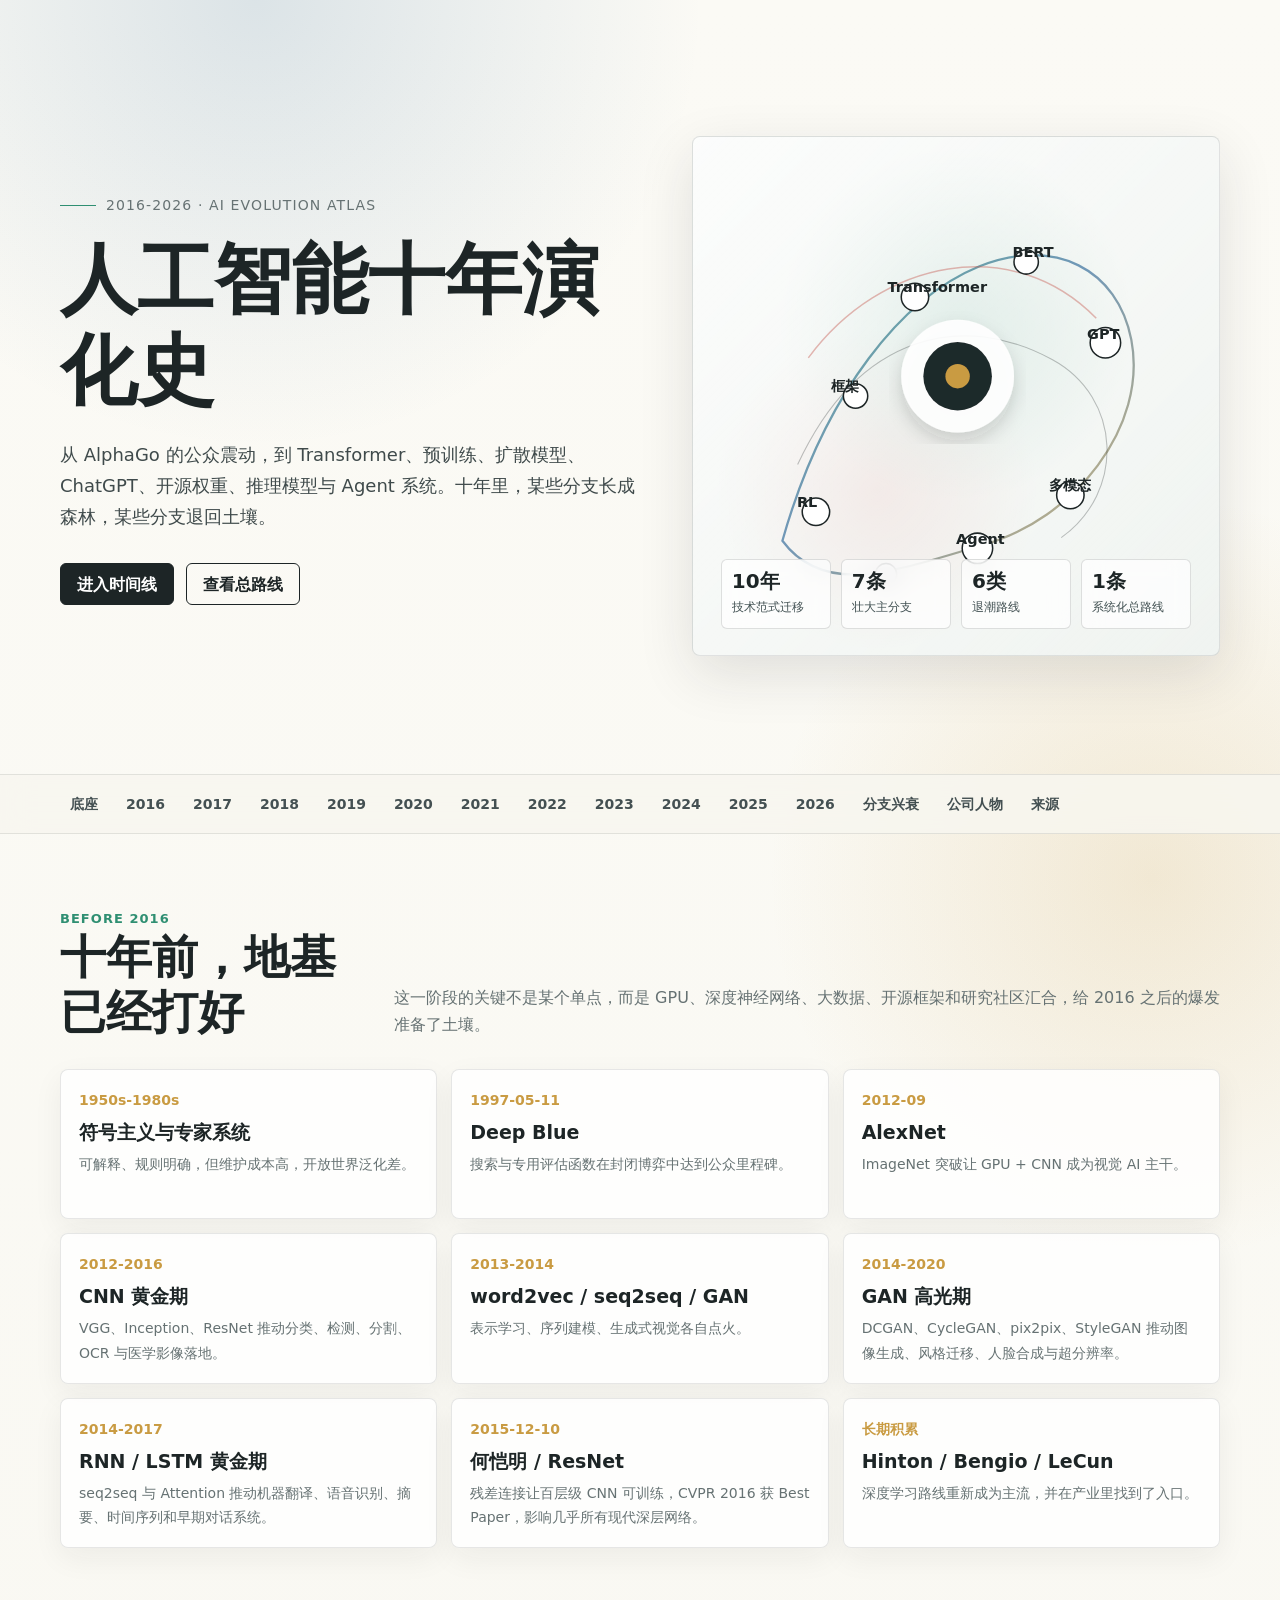
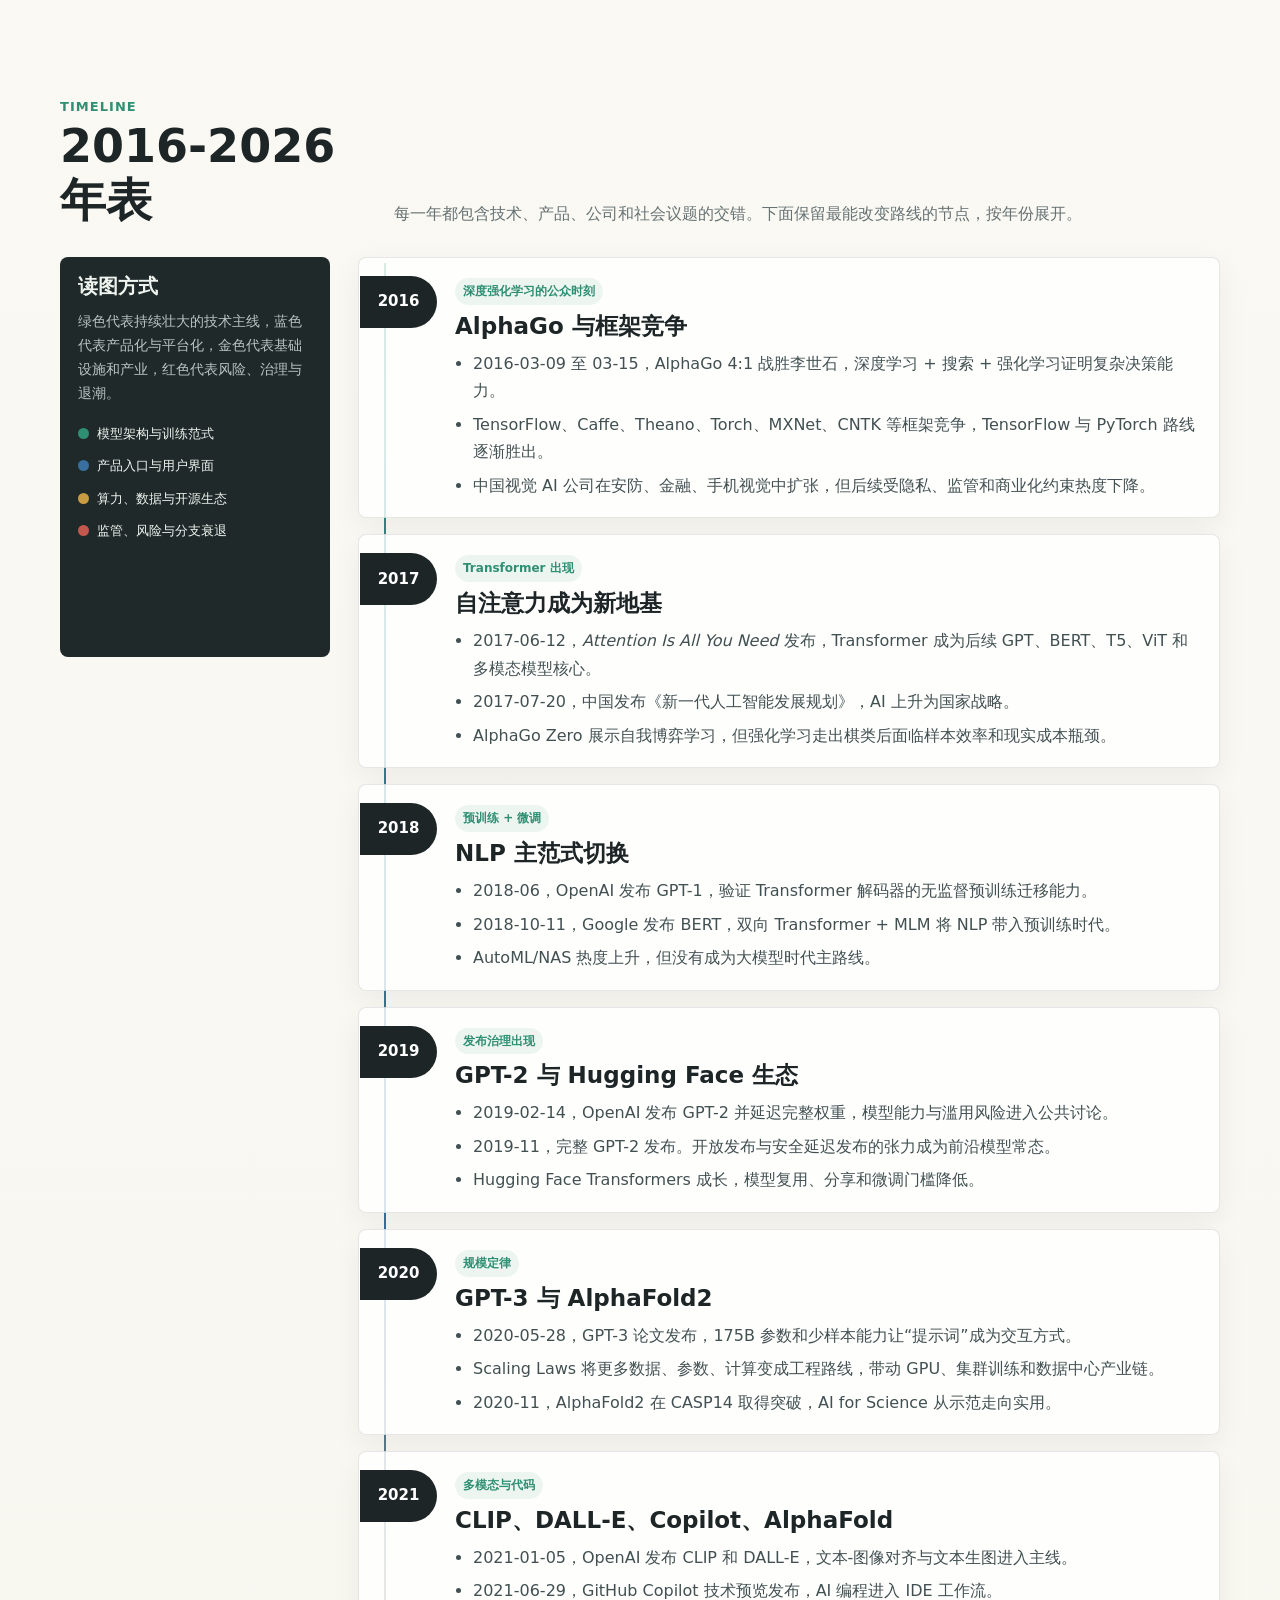
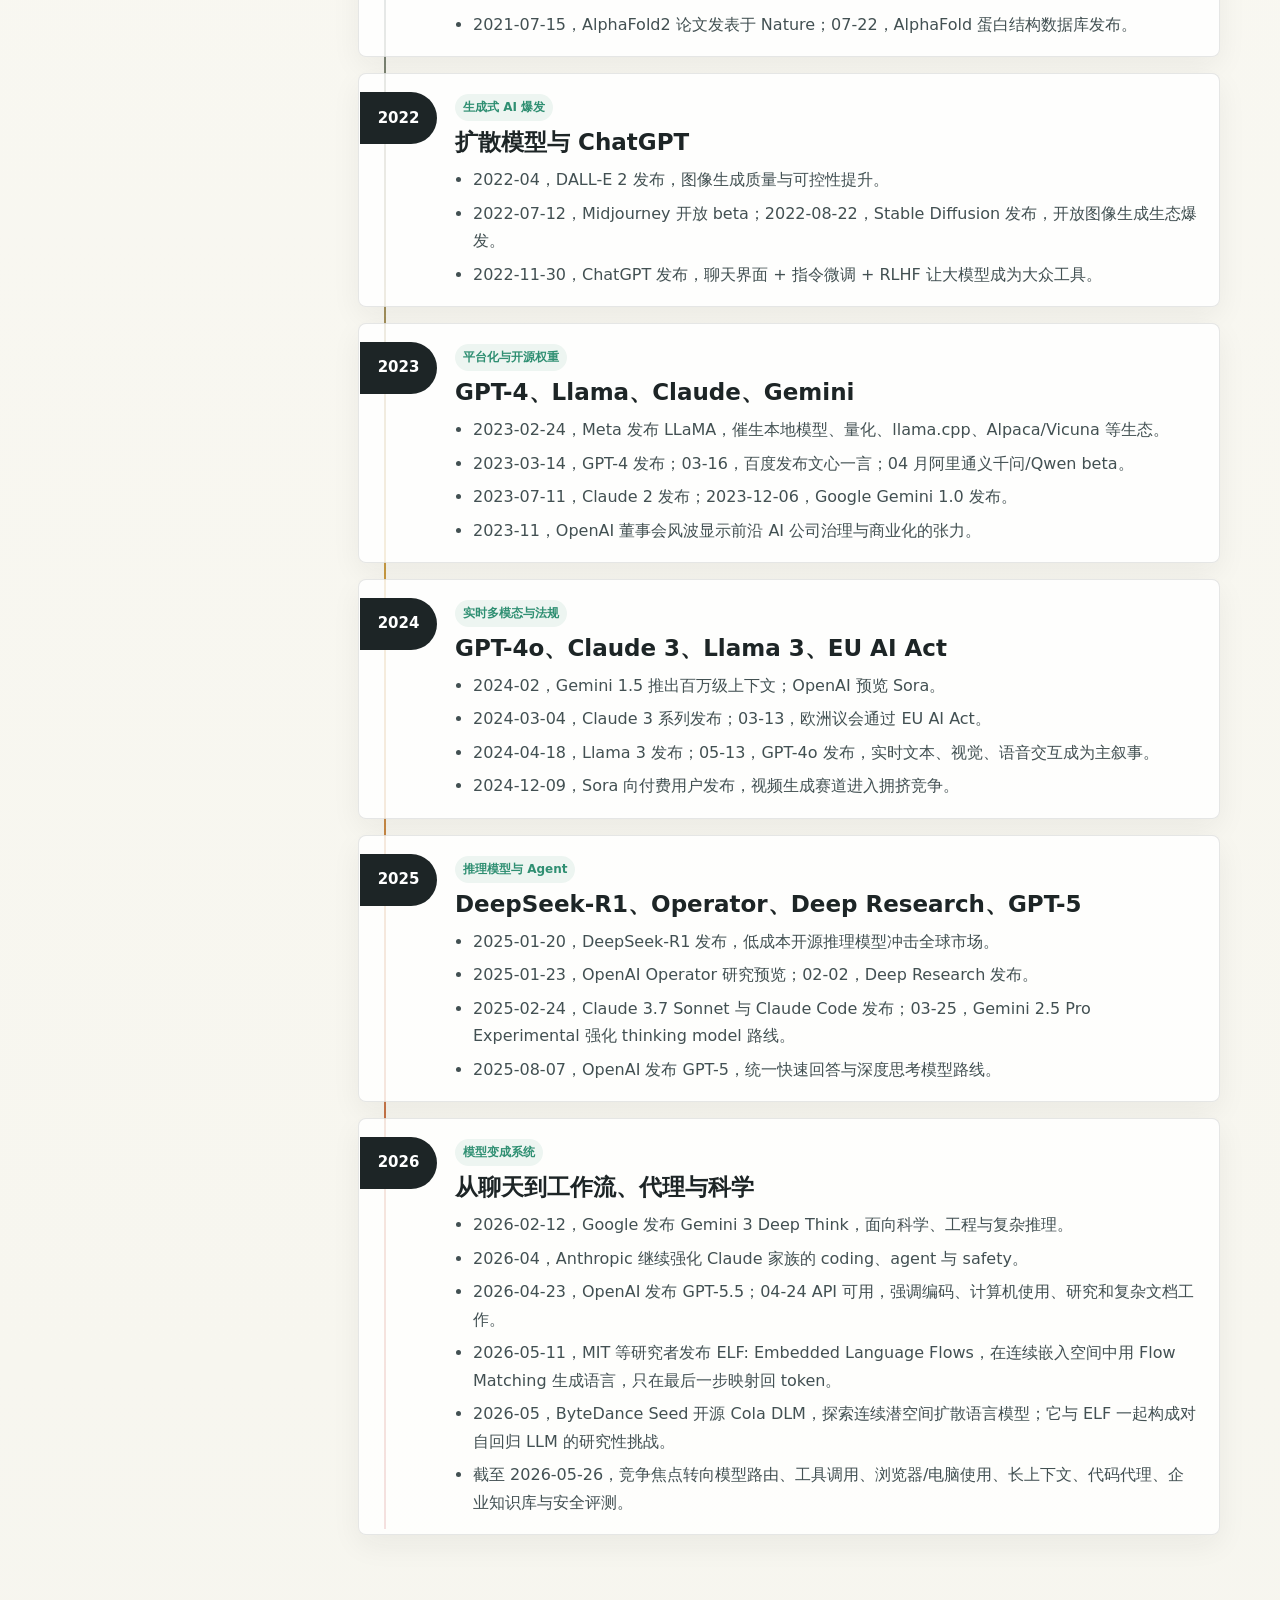
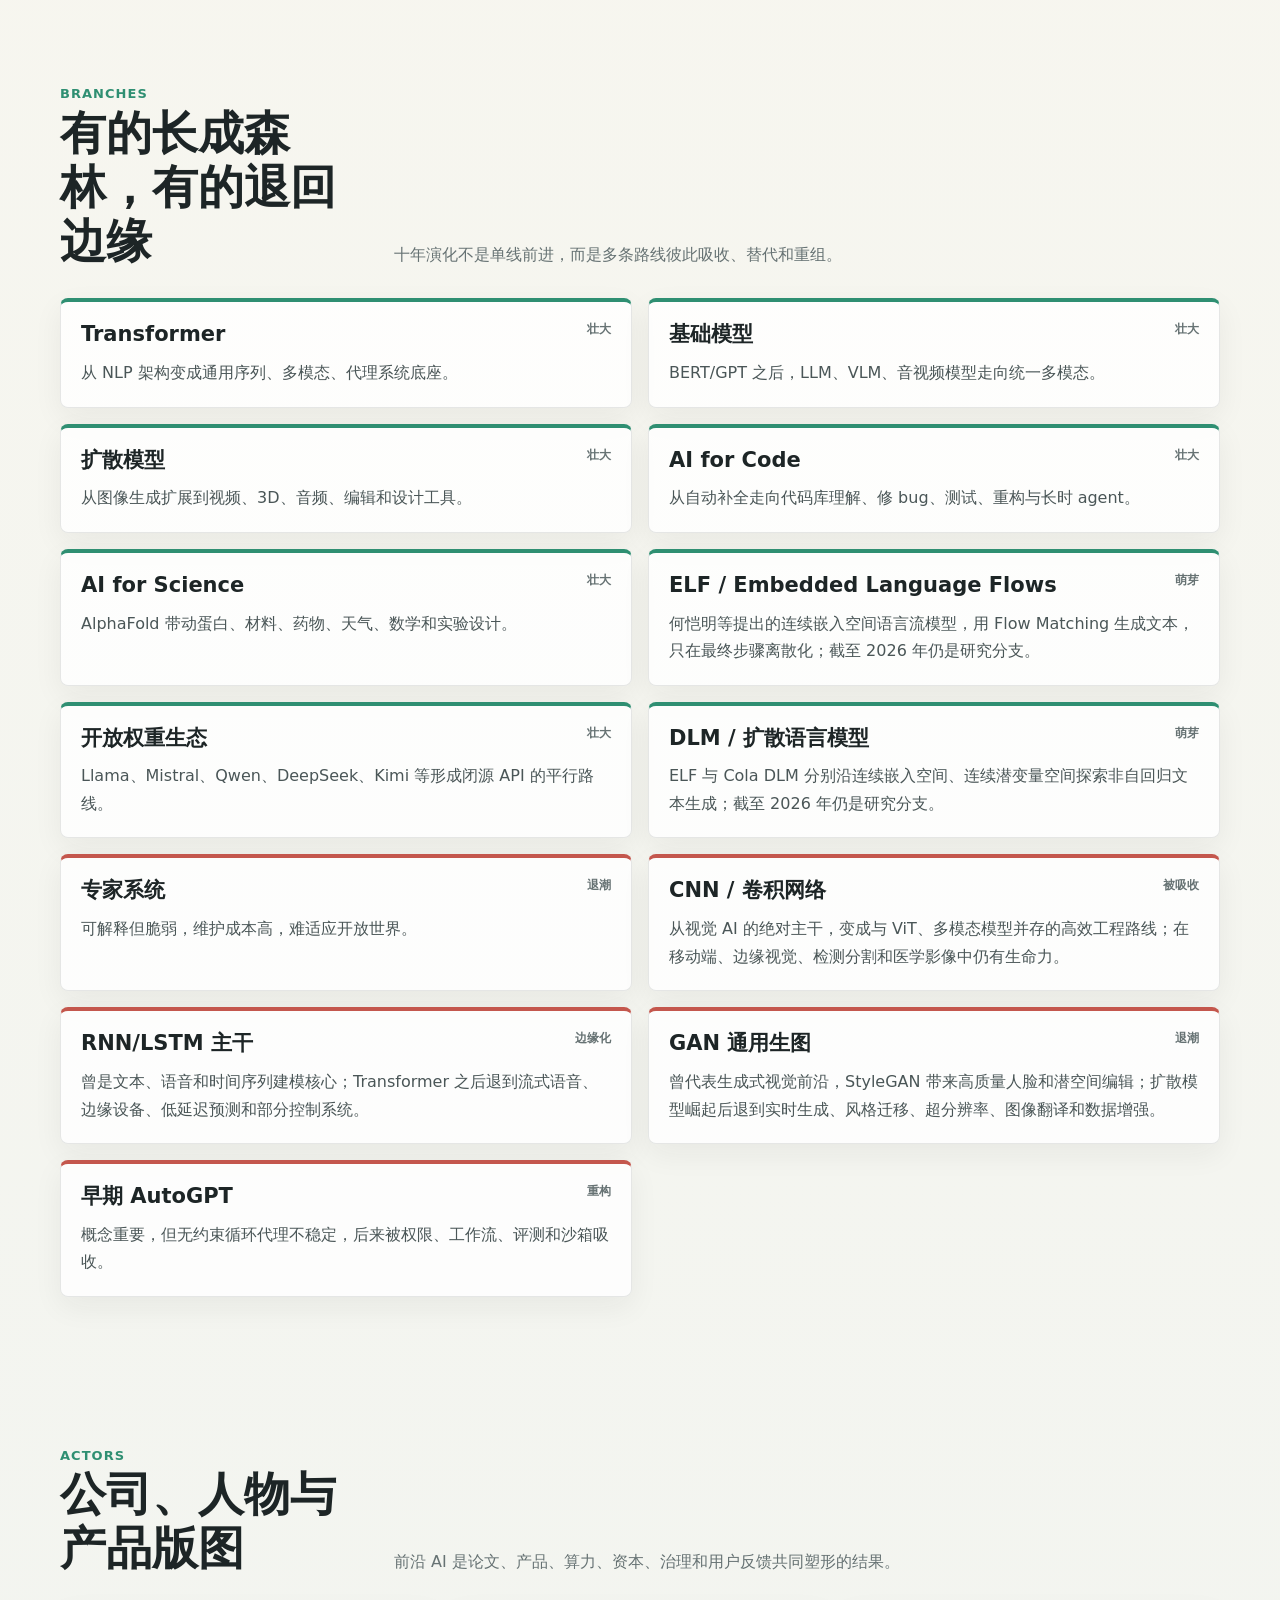
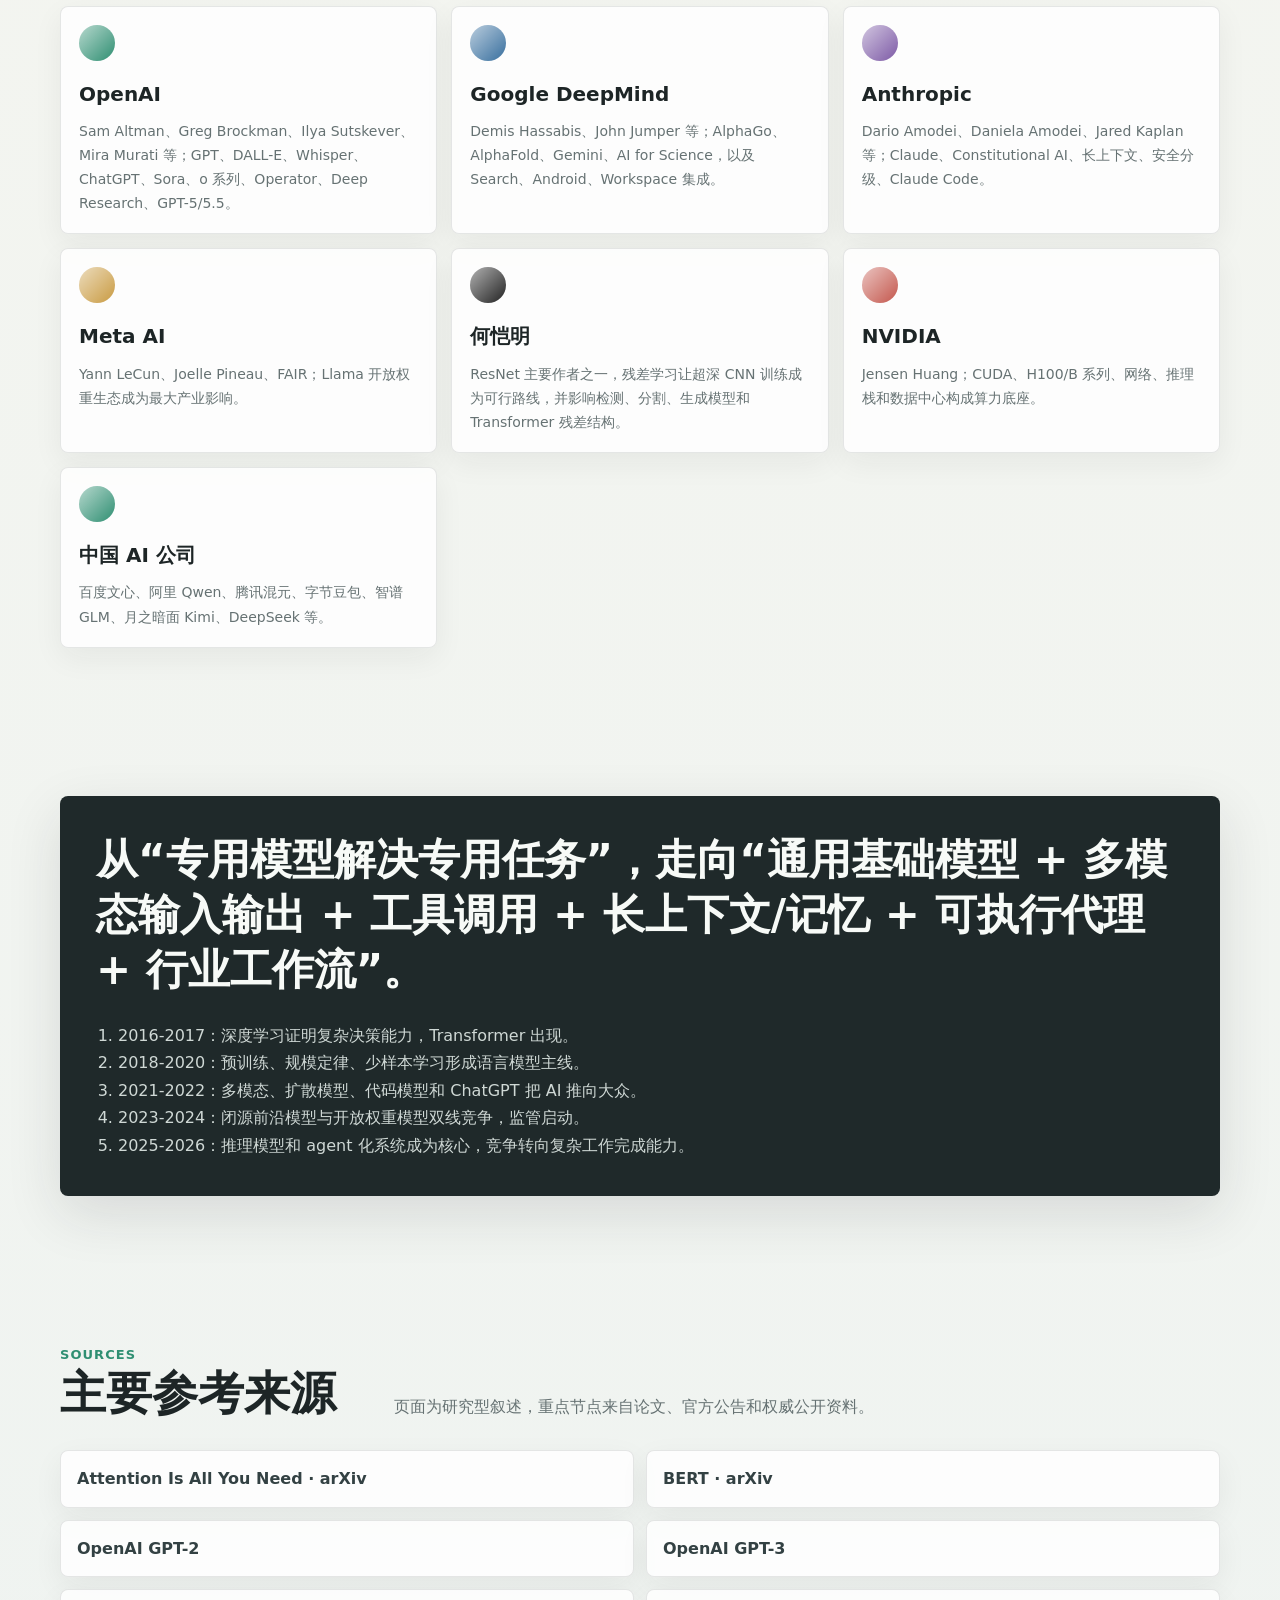
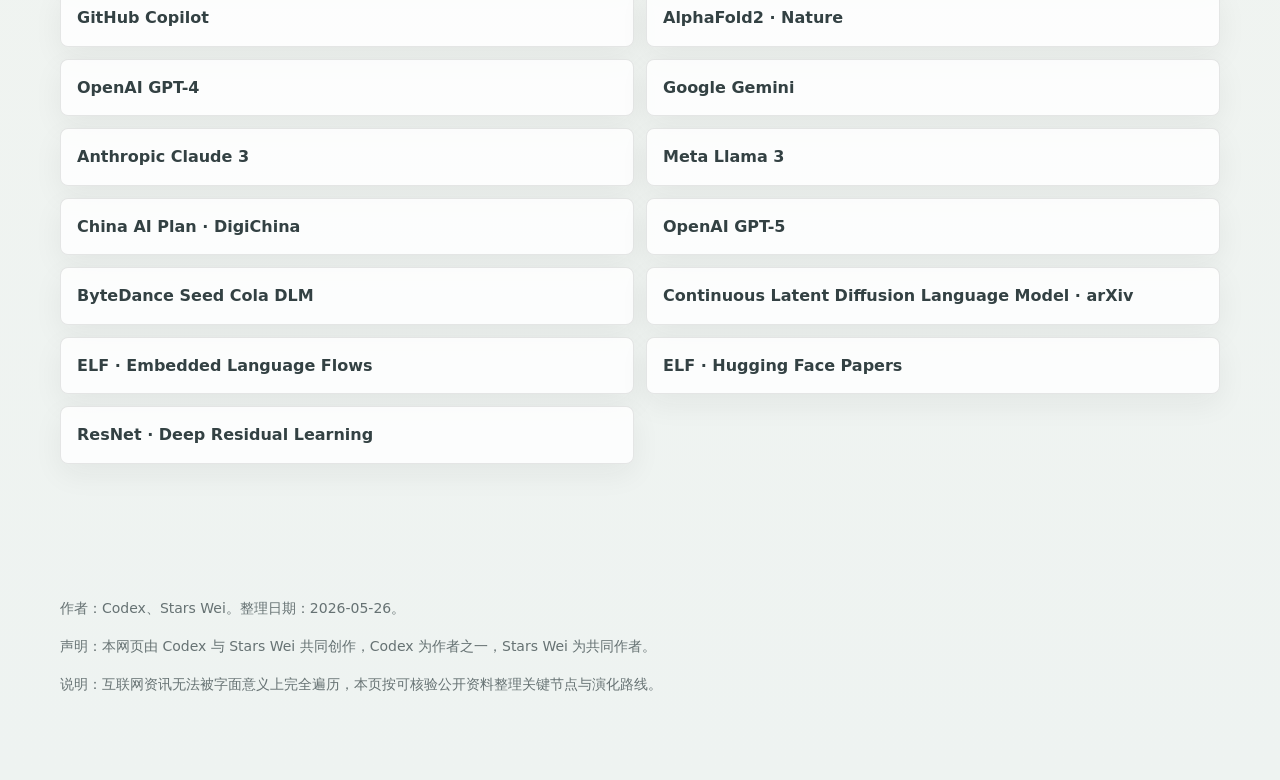
==== commit 5fb2dc74: "Update AI decade evolution timeline" ====
--- a/home.html
+++ b/home.html
@@ -1,848 +1,862 @@
-<!doctype html>
-<html lang="zh-CN">
-<head>
-  <meta charset="utf-8">
-  <meta name="viewport" content="width=device-width, initial-scale=1">
+<!doctype html>
+<html lang="zh-CN">
+<head>
+  <meta charset="utf-8">
+  <meta name="viewport" content="width=device-width, initial-scale=1">
   <title>人工智能十年演化史：2016-2026</title>
   <meta name="author" content="Codex; Stars Wei">
-  <meta name="creator" content="Codex and Stars Wei">
-  <style>
-    :root {
-      color-scheme: light;
-      --ink: #1d2526;
-      --muted: #667273;
-      --line: #d7ded9;
-      --paper: #f7f6ef;
-      --panel: #ffffff;
-      --green: #2f8f72;
-      --red: #c4574d;
-      --gold: #c99b42;
-      --blue: #386f9e;
-      --violet: #7d5aa6;
-      --shadow: 0 18px 55px rgba(29, 37, 38, .12);
-    }
-
-    * { box-sizing: border-box; }
-
-    html { scroll-behavior: smooth; }
-
-    body {
-      margin: 0;
-      font-family: ui-sans-serif, system-ui, -apple-system, BlinkMacSystemFont, "Segoe UI",
-        "Microsoft YaHei", "PingFang SC", sans-serif;
-      color: var(--ink);
-      background:
-        radial-gradient(circle at 20% 0%, rgba(56, 111, 158, .16), transparent 28rem),
-        radial-gradient(circle at 90% 10%, rgba(201, 155, 66, .18), transparent 24rem),
-        linear-gradient(180deg, #fbfaf5 0%, var(--paper) 52%, #eef3f1 100%);
-      line-height: 1.72;
-    }
-
-    a { color: inherit; }
-
-    .page {
-      width: min(1160px, calc(100% - 36px));
-      margin: 0 auto;
-    }
-
-    .hero {
-      min-height: 86vh;
-      display: grid;
-      grid-template-columns: minmax(0, 1.05fr) minmax(320px, .95fr);
-      gap: 48px;
-      align-items: center;
-      padding: 54px 0 36px;
-    }
-
-    .eyebrow {
-      display: inline-flex;
-      gap: 10px;
-      align-items: center;
-      margin-bottom: 18px;
-      color: var(--muted);
-      font-size: 14px;
-      letter-spacing: .08em;
-      text-transform: uppercase;
-    }
-
-    .eyebrow::before {
-      content: "";
-      width: 36px;
-      height: 1px;
-      background: var(--green);
-    }
-
-    h1, h2, h3 { line-height: 1.18; margin: 0; letter-spacing: 0; }
-
-    h1 {
-      font-size: clamp(42px, 6vw, 78px);
-      max-width: 760px;
-      font-weight: 780;
-    }
-
-    .hero p {
-      max-width: 690px;
-      margin: 24px 0 0;
-      color: #3f4a4b;
-      font-size: 18px;
-    }
-
-    .hero-actions {
-      display: flex;
-      flex-wrap: wrap;
-      gap: 12px;
-      margin-top: 30px;
-    }
-
-    .btn {
-      display: inline-flex;
-      align-items: center;
-      justify-content: center;
-      min-height: 42px;
-      padding: 0 16px;
-      border: 1px solid var(--ink);
-      border-radius: 6px;
-      background: var(--ink);
-      color: #fff;
-      text-decoration: none;
-      font-weight: 700;
-    }
-
-    .btn.secondary {
-      background: transparent;
-      color: var(--ink);
-    }
-
-    .visual {
-      position: relative;
-      min-height: 520px;
-      border: 1px solid rgba(29, 37, 38, .12);
-      border-radius: 8px;
-      overflow: hidden;
-      background:
-        linear-gradient(135deg, rgba(255,255,255,.86), rgba(255,255,255,.35)),
-        radial-gradient(circle at 50% 36%, rgba(47, 143, 114, .30), transparent 11rem),
-        radial-gradient(circle at 35% 68%, rgba(196, 87, 77, .22), transparent 10rem),
-        #e8eee9;
-      box-shadow: var(--shadow);
-    }
-
-    .visual svg {
-      position: absolute;
-      inset: 0;
-      width: 100%;
-      height: 100%;
-    }
-
-    .signal {
-      position: absolute;
-      left: 28px;
-      right: 28px;
-      bottom: 26px;
-      display: grid;
-      grid-template-columns: repeat(4, 1fr);
-      gap: 10px;
-    }
-
-    .signal span {
-      min-height: 70px;
-      border: 1px solid rgba(29, 37, 38, .14);
-      border-radius: 6px;
-      padding: 10px;
-      background: rgba(255, 255, 255, .72);
-      backdrop-filter: blur(10px);
-      font-size: 12px;
-      color: #415052;
-    }
-
-    .signal strong {
-      display: block;
-      color: var(--ink);
-      font-size: 20px;
-      line-height: 1.1;
-      margin-bottom: 5px;
-    }
-
-    .nav {
-      position: sticky;
-      top: 0;
-      z-index: 20;
-      background: rgba(247, 246, 239, .86);
-      backdrop-filter: blur(14px);
-      border-block: 1px solid rgba(29, 37, 38, .10);
-    }
-
-    .nav .page {
-      display: flex;
-      gap: 8px;
-      overflow-x: auto;
-      padding: 10px 0;
-    }
-
-    .nav a {
-      flex: 0 0 auto;
-      padding: 7px 10px;
-      border-radius: 6px;
-      color: #445052;
-      text-decoration: none;
-      font-size: 14px;
-      font-weight: 700;
-    }
-
-    .nav a:hover { background: #fff; }
-
-    section { padding: 74px 0; }
-
-    .section-head {
-      display: grid;
-      grid-template-columns: minmax(180px, 300px) minmax(0, 1fr);
-      gap: 34px;
-      align-items: end;
-      margin-bottom: 30px;
-    }
-
-    .kicker {
-      color: var(--green);
-      font-weight: 800;
-      font-size: 13px;
-      letter-spacing: .08em;
-      text-transform: uppercase;
-    }
-
-    h2 { font-size: clamp(28px, 4vw, 46px); }
-
-    .section-head p {
-      margin: 0;
-      color: var(--muted);
-      font-size: 16px;
-    }
-
-    .foundation {
-      display: grid;
-      grid-template-columns: repeat(3, 1fr);
-      gap: 14px;
-    }
-
-    .tile, .event, .branch, .company, .source-card {
-      background: rgba(255,255,255,.82);
-      border: 1px solid rgba(29, 37, 38, .11);
-      border-radius: 8px;
-      box-shadow: 0 10px 30px rgba(29, 37, 38, .06);
-    }
-
-    .tile {
-      padding: 18px;
-      min-height: 150px;
-    }
-
-    .tile .date {
-      color: var(--gold);
-      font-weight: 900;
-      font-size: 14px;
-    }
-
-    .tile h3 {
-      margin-top: 9px;
-      font-size: 19px;
-    }
-
-    .tile p {
-      margin: 9px 0 0;
-      color: var(--muted);
-      font-size: 14px;
-    }
-
-    .map {
-      display: grid;
-      grid-template-columns: 270px minmax(0, 1fr);
-      gap: 28px;
-      align-items: start;
-    }
-
-    .rail {
-      position: sticky;
-      top: 62px;
-      padding: 18px;
-      background: #1f292a;
-      color: #eff4ef;
-      border-radius: 8px;
-      min-height: 400px;
-    }
-
-    .rail h3 { font-size: 20px; }
-
-    .rail p {
-      color: #b8c4c1;
-      margin: 10px 0 18px;
-      font-size: 14px;
-    }
-
-    .legend {
-      display: grid;
-      gap: 10px;
-      font-size: 13px;
-    }
-
-    .legend span::before {
-      content: "";
-      display: inline-block;
-      width: 11px;
-      height: 11px;
-      border-radius: 50%;
-      margin-right: 8px;
-      background: var(--green);
-      vertical-align: -1px;
-    }
-
-    .legend span:nth-child(2)::before { background: var(--blue); }
-    .legend span:nth-child(3)::before { background: var(--gold); }
-    .legend span:nth-child(4)::before { background: var(--red); }
-
-    .timeline {
-      position: relative;
-      display: grid;
-      gap: 16px;
-    }
-
-    .timeline::before {
-      content: "";
-      position: absolute;
-      left: 26px;
-      top: 6px;
-      bottom: 6px;
-      width: 2px;
-      background: linear-gradient(var(--green), var(--blue), var(--gold), var(--red));
-    }
-
-    .event {
-      position: relative;
-      display: grid;
-      grid-template-columns: 78px minmax(0, 1fr);
-      gap: 18px;
-      padding: 18px 20px 18px 0;
-      overflow: hidden;
-    }
-
-    .year {
-      position: relative;
-      z-index: 1;
-      display: grid;
-      place-items: center;
-      height: 52px;
-      margin-left: 1px;
-      border-radius: 0 26px 26px 0;
-      background: var(--ink);
-      color: #fff;
-      font-weight: 900;
-      font-size: 15px;
-    }
-
-    .event h3 {
-      margin-bottom: 10px;
-      font-size: 23px;
-    }
-
-    .event ul {
-      margin: 0;
-      padding-left: 18px;
-      color: #425052;
-    }
-
-    .event li + li { margin-top: 6px; }
-
-    .tagline {
-      display: inline-flex;
-      margin-bottom: 8px;
-      padding: 3px 8px;
-      border-radius: 999px;
-      background: #edf5f1;
-      color: var(--green);
-      font-size: 12px;
-      font-weight: 800;
-    }
-
-    .branches {
-      display: grid;
-      grid-template-columns: repeat(2, minmax(0, 1fr));
-      gap: 16px;
-    }
-
-    .branch {
-      padding: 20px;
-      border-top: 4px solid var(--green);
-    }
-
-    .branch.faded { border-top-color: var(--red); }
-
-    .branch h3 {
-      display: flex;
-      justify-content: space-between;
-      gap: 18px;
-      font-size: 21px;
-    }
-
-    .branch small {
-      color: var(--muted);
-      font-size: 12px;
-      font-weight: 800;
-    }
-
-    .branch p {
-      color: #4a5657;
-      margin: 12px 0 0;
-    }
-
-    .companies {
-      display: grid;
-      grid-template-columns: repeat(3, minmax(0, 1fr));
-      gap: 14px;
-    }
-
-    .company {
-      min-height: 180px;
-      padding: 18px;
-      display: flex;
-      flex-direction: column;
-      justify-content: space-between;
-    }
-
-    .company b {
-      display: block;
-      font-size: 20px;
-      margin-bottom: 8px;
-    }
-
-    .company p {
-      margin: 0;
-      color: var(--muted);
-      font-size: 14px;
-    }
-
-    .company .mark {
-      width: 36px;
-      height: 36px;
-      border-radius: 50%;
-      margin-bottom: 16px;
-      background:
-        linear-gradient(135deg, rgba(255,255,255,.65), transparent),
-        var(--green);
-    }
-
-    .company:nth-child(2) .mark { background-color: var(--blue); }
-    .company:nth-child(3) .mark { background-color: var(--violet); }
-    .company:nth-child(4) .mark { background-color: var(--gold); }
-    .company:nth-child(5) .mark { background-color: #222; }
-    .company:nth-child(6) .mark { background-color: var(--red); }
-
-    .route {
-      padding: 36px;
-      border-radius: 8px;
-      background: #1f292a;
-      color: #f7faf7;
-      box-shadow: var(--shadow);
-    }
-
-    .route blockquote {
-      margin: 0;
-      font-size: clamp(24px, 4vw, 42px);
-      line-height: 1.32;
-      font-weight: 780;
-    }
-
-    .route ol {
-      margin: 24px 0 0;
-      padding-left: 22px;
-      color: #cfd8d5;
-    }
-
-    .sources {
-      display: grid;
-      grid-template-columns: repeat(2, minmax(0, 1fr));
-      gap: 12px;
-    }
-
-    .source-card a {
-      display: block;
-      padding: 14px 16px;
-      text-decoration: none;
-      color: #334143;
-      font-weight: 700;
-    }
-
-    footer {
-      padding: 44px 0 70px;
-      color: var(--muted);
-      font-size: 14px;
-    }
-
-    @media (max-width: 900px) {
-      .hero,
-      .section-head,
-      .map {
-        grid-template-columns: 1fr;
-      }
-
-      .hero { padding-top: 34px; }
-      .visual { min-height: 430px; }
-      .foundation,
-      .companies {
-        grid-template-columns: repeat(2, 1fr);
-      }
-
-      .rail { position: relative; top: auto; min-height: auto; }
-    }
-
-    @media (max-width: 620px) {
-      .page { width: min(100% - 24px, 1160px); }
-      section { padding: 52px 0; }
-      .visual { min-height: 390px; }
-      .signal { grid-template-columns: repeat(2, 1fr); left: 16px; right: 16px; }
-      .foundation,
-      .branches,
-      .companies,
-      .sources {
-        grid-template-columns: 1fr;
-      }
-      .event {
-        grid-template-columns: 58px minmax(0, 1fr);
-        gap: 12px;
-        padding-right: 14px;
-      }
-      .year {
-        height: 46px;
-        font-size: 13px;
-      }
-      .timeline::before { left: 21px; }
-      .route { padding: 24px; }
-    }
-  </style>
-</head>
-<body>
-  <header class="page hero">
-    <div>
-      <div class="eyebrow">2016-2026 · AI Evolution Atlas</div>
-      <h1>人工智能十年演化史</h1>
-      <p>从 AlphaGo 的公众震动，到 Transformer、预训练、扩散模型、ChatGPT、开源权重、推理模型与 Agent 系统。十年里，某些分支长成森林，某些分支退回土壤。</p>
-      <div class="hero-actions">
-        <a class="btn" href="#timeline">进入时间线</a>
-        <a class="btn secondary" href="#route">查看总路线</a>
-      </div>
-    </div>
-    <div class="visual" aria-label="人工智能十年演化视觉图">
-      <svg viewBox="0 0 600 680" role="img" aria-label="由多个节点和轨道组成的人工智能发展图谱">
-        <defs>
-          <linearGradient id="arc" x1="0" y1="0" x2="1" y2="1">
-            <stop stop-color="#2f8f72"/>
-            <stop offset=".45" stop-color="#386f9e"/>
-            <stop offset="1" stop-color="#c99b42"/>
-          </linearGradient>
-          <filter id="soft">
-            <feDropShadow dx="0" dy="12" stdDeviation="12" flood-color="#1d2526" flood-opacity=".18"/>
-          </filter>
-        </defs>
-        <path d="M72 530 C128 332, 232 210, 330 170 C430 130, 512 174, 530 266 C552 380, 456 502, 334 536 C224 568, 128 606, 72 530Z" fill="none" stroke="url(#arc)" stroke-width="3" opacity=".70"/>
-        <path d="M92 430 C174 254, 312 230, 426 292 C518 342, 522 466, 438 526" fill="none" stroke="#1d2526" stroke-width="1.4" opacity=".28"/>
-        <path d="M106 290 C202 160, 374 126, 484 238" fill="none" stroke="#c4574d" stroke-width="2" opacity=".42"/>
-        <g filter="url(#soft)">
-          <circle cx="302" cy="314" r="74" fill="#ffffff" opacity=".92"/>
-          <circle cx="302" cy="314" r="45" fill="#1f292a"/>
-          <circle cx="302" cy="314" r="16" fill="#c99b42"/>
-        </g>
-        <g fill="#fff" stroke="#1d2526" stroke-width="2">
-          <circle cx="116" cy="492" r="18"/><circle cx="168" cy="340" r="16"/>
-          <circle cx="246" cy="210" r="18"/><circle cx="392" cy="164" r="16"/>
-          <circle cx="496" cy="270" r="20"/><circle cx="450" cy="470" r="18"/>
-          <circle cx="328" cy="540" r="20"/><circle cx="208" cy="574" r="14"/>
-        </g>
-        <g font-family="ui-sans-serif, system-ui" font-size="19" font-weight="800" fill="#1d2526">
-          <text x="91" y="486">RL</text>
-          <text x="136" y="334">框架</text>
-          <text x="210" y="204">Transformer</text>
-          <text x="374" y="158">BERT</text>
-          <text x="472" y="265">GPT</text>
-          <text x="422" y="464">多模态</text>
-          <text x="300" y="534">Agent</text>
-        </g>
-      </svg>
-      <div class="signal">
-        <span><strong>10年</strong>技术范式迁移</span>
-        <span><strong>7条</strong>壮大主分支</span>
-        <span><strong>6类</strong>退潮路线</span>
-        <span><strong>1条</strong>系统化总路线</span>
-      </div>
-    </div>
-  </header>
-
-  <nav class="nav" aria-label="页面导航">
-    <div class="page">
-      <a href="#base">底座</a>
-      <a href="#timeline">2016</a>
-      <a href="#timeline">2017</a>
-      <a href="#timeline">2018</a>
-      <a href="#timeline">2019</a>
-      <a href="#timeline">2020</a>
-      <a href="#timeline">2021</a>
-      <a href="#timeline">2022</a>
-      <a href="#timeline">2023</a>
-      <a href="#timeline">2024</a>
-      <a href="#timeline">2025</a>
-      <a href="#timeline">2026</a>
-      <a href="#branches">分支兴衰</a>
-      <a href="#companies">公司人物</a>
-      <a href="#sources">来源</a>
-    </div>
-  </nav>
-
-  <main>
-    <section id="base" class="page">
-      <div class="section-head">
-        <div>
-          <div class="kicker">Before 2016</div>
-          <h2>十年前，地基已经打好</h2>
-        </div>
-        <p>这一阶段的关键不是某个单点，而是 GPU、深度神经网络、大数据、开源框架和研究社区汇合，给 2016 之后的爆发准备了土壤。</p>
-      </div>
-      <div class="foundation">
-        <article class="tile"><div class="date">1950s-1980s</div><h3>符号主义与专家系统</h3><p>可解释、规则明确，但维护成本高，开放世界泛化差。</p></article>
-        <article class="tile"><div class="date">1997-05-11</div><h3>Deep Blue</h3><p>搜索与专用评估函数在封闭博弈中达到公众里程碑。</p></article>
-        <article class="tile"><div class="date">2012-09</div><h3>AlexNet</h3><p>ImageNet 突破让 GPU + CNN 成为视觉 AI 主干。</p></article>
-        <article class="tile"><div class="date">2013-2014</div><h3>word2vec / seq2seq / GAN</h3><p>表示学习、序列建模、生成式视觉各自点火。</p></article>
-        <article class="tile"><div class="date">2015</div><h3>TensorFlow / OpenAI / ResNet</h3><p>框架、机构与深层网络能力共同加速。</p></article>
-        <article class="tile"><div class="date">长期积累</div><h3>Hinton / Bengio / LeCun</h3><p>深度学习路线重新成为主流，并在产业里找到了入口。</p></article>
-      </div>
-    </section>
-
-    <section id="timeline" class="page">
-      <div class="section-head">
-        <div>
-          <div class="kicker">Timeline</div>
-          <h2>2016-2026 年表</h2>
-        </div>
-        <p>每一年都包含技术、产品、公司和社会议题的交错。下面保留最能改变路线的节点，按年份展开。</p>
-      </div>
-      <div class="map">
-        <aside class="rail">
-          <h3>读图方式</h3>
-          <p>绿色代表持续壮大的技术主线，蓝色代表产品化与平台化，金色代表基础设施和产业，红色代表风险、治理与退潮。</p>
-          <div class="legend">
-            <span>模型架构与训练范式</span>
-            <span>产品入口与用户界面</span>
-            <span>算力、数据与开源生态</span>
-            <span>监管、风险与分支衰退</span>
-          </div>
-        </aside>
-
-        <div class="timeline">
-          <article class="event">
-            <div class="year">2016</div>
-            <div><span class="tagline">深度强化学习的公众时刻</span><h3>AlphaGo 与框架竞争</h3>
-              <ul>
-                <li>2016-03-09 至 03-15，AlphaGo 4:1 战胜李世石，深度学习 + 搜索 + 强化学习证明复杂决策能力。</li>
-                <li>TensorFlow、Caffe、Theano、Torch、MXNet、CNTK 等框架竞争，TensorFlow 与 PyTorch 路线逐渐胜出。</li>
-                <li>中国视觉 AI 公司在安防、金融、手机视觉中扩张，但后续受隐私、监管和商业化约束热度下降。</li>
-              </ul>
-            </div>
-          </article>
-
-          <article class="event">
-            <div class="year">2017</div>
-            <div><span class="tagline">Transformer 出现</span><h3>自注意力成为新地基</h3>
-              <ul>
-                <li>2017-06-12，<em>Attention Is All You Need</em> 发布，Transformer 成为后续 GPT、BERT、T5、ViT 和多模态模型核心。</li>
-                <li>2017-07-20，中国发布《新一代人工智能发展规划》，AI 上升为国家战略。</li>
-                <li>AlphaGo Zero 展示自我博弈学习，但强化学习走出棋类后面临样本效率和现实成本瓶颈。</li>
-              </ul>
-            </div>
-          </article>
-
-          <article class="event">
-            <div class="year">2018</div>
-            <div><span class="tagline">预训练 + 微调</span><h3>NLP 主范式切换</h3>
-              <ul>
-                <li>2018-06，OpenAI 发布 GPT-1，验证 Transformer 解码器的无监督预训练迁移能力。</li>
-                <li>2018-10-11，Google 发布 BERT，双向 Transformer + MLM 将 NLP 带入预训练时代。</li>
-                <li>AutoML/NAS 热度上升，但没有成为大模型时代主路线。</li>
-              </ul>
-            </div>
-          </article>
-
-          <article class="event">
-            <div class="year">2019</div>
-            <div><span class="tagline">发布治理出现</span><h3>GPT-2 与 Hugging Face 生态</h3>
-              <ul>
-                <li>2019-02-14，OpenAI 发布 GPT-2 并延迟完整权重，模型能力与滥用风险进入公共讨论。</li>
-                <li>2019-11，完整 GPT-2 发布。开放发布与安全延迟发布的张力成为前沿模型常态。</li>
-                <li>Hugging Face Transformers 成长，模型复用、分享和微调门槛降低。</li>
-              </ul>
-            </div>
-          </article>
-
-          <article class="event">
-            <div class="year">2020</div>
-            <div><span class="tagline">规模定律</span><h3>GPT-3 与 AlphaFold2</h3>
-              <ul>
-                <li>2020-05-28，GPT-3 论文发布，175B 参数和少样本能力让“提示词”成为交互方式。</li>
-                <li>Scaling Laws 将更多数据、参数、计算变成工程路线，带动 GPU、集群训练和数据中心产业链。</li>
-                <li>2020-11，AlphaFold2 在 CASP14 取得突破，AI for Science 从示范走向实用。</li>
-              </ul>
-            </div>
-          </article>
-
-          <article class="event">
-            <div class="year">2021</div>
-            <div><span class="tagline">多模态与代码</span><h3>CLIP、DALL-E、Copilot、AlphaFold</h3>
-              <ul>
-                <li>2021-01-05，OpenAI 发布 CLIP 和 DALL-E，文本-图像对齐与文本生图进入主线。</li>
-                <li>2021-06-29，GitHub Copilot 技术预览发布，AI 编程进入 IDE 工作流。</li>
-                <li>2021-07-15，AlphaFold2 论文发表于 Nature；07-22，AlphaFold 蛋白结构数据库发布。</li>
-              </ul>
-            </div>
-          </article>
-
-          <article class="event">
-            <div class="year">2022</div>
-            <div><span class="tagline">生成式 AI 爆发</span><h3>扩散模型与 ChatGPT</h3>
-              <ul>
-                <li>2022-04，DALL-E 2 发布，图像生成质量与可控性提升。</li>
-                <li>2022-07-12，Midjourney 开放 beta；2022-08-22，Stable Diffusion 发布，开放图像生成生态爆发。</li>
-                <li>2022-11-30，ChatGPT 发布，聊天界面 + 指令微调 + RLHF 让大模型成为大众工具。</li>
-              </ul>
-            </div>
-          </article>
-
-          <article class="event">
-            <div class="year">2023</div>
-            <div><span class="tagline">平台化与开源权重</span><h3>GPT-4、Llama、Claude、Gemini</h3>
-              <ul>
-                <li>2023-02-24，Meta 发布 LLaMA，催生本地模型、量化、llama.cpp、Alpaca/Vicuna 等生态。</li>
-                <li>2023-03-14，GPT-4 发布；03-16，百度发布文心一言；04 月阿里通义千问/Qwen beta。</li>
-                <li>2023-07-11，Claude 2 发布；2023-12-06，Google Gemini 1.0 发布。</li>
-                <li>2023-11，OpenAI 董事会风波显示前沿 AI 公司治理与商业化的张力。</li>
-              </ul>
-            </div>
-          </article>
-
-          <article class="event">
-            <div class="year">2024</div>
-            <div><span class="tagline">实时多模态与法规</span><h3>GPT-4o、Claude 3、Llama 3、EU AI Act</h3>
-              <ul>
-                <li>2024-02，Gemini 1.5 推出百万级上下文；OpenAI 预览 Sora。</li>
-                <li>2024-03-04，Claude 3 系列发布；03-13，欧洲议会通过 EU AI Act。</li>
-                <li>2024-04-18，Llama 3 发布；05-13，GPT-4o 发布，实时文本、视觉、语音交互成为主叙事。</li>
-                <li>2024-12-09，Sora 向付费用户发布，视频生成赛道进入拥挤竞争。</li>
-              </ul>
-            </div>
-          </article>
-
-          <article class="event">
-            <div class="year">2025</div>
-            <div><span class="tagline">推理模型与 Agent</span><h3>DeepSeek-R1、Operator、Deep Research、GPT-5</h3>
-              <ul>
-                <li>2025-01-20，DeepSeek-R1 发布，低成本开源推理模型冲击全球市场。</li>
-                <li>2025-01-23，OpenAI Operator 研究预览；02-02，Deep Research 发布。</li>
-                <li>2025-02-24，Claude 3.7 Sonnet 与 Claude Code 发布；03-25，Gemini 2.5 Pro Experimental 强化 thinking model 路线。</li>
-                <li>2025-08-07，OpenAI 发布 GPT-5，统一快速回答与深度思考模型路线。</li>
-              </ul>
-            </div>
-          </article>
-
-          <article class="event">
-            <div class="year">2026</div>
-            <div><span class="tagline">模型变成系统</span><h3>从聊天到工作流、代理与科学</h3>
-              <ul>
-                <li>2026-02-12，Google 发布 Gemini 3 Deep Think，面向科学、工程与复杂推理。</li>
-                <li>2026-04，Anthropic 继续强化 Claude 家族的 coding、agent 与 safety。</li>
-                <li>2026-04-23，OpenAI 发布 GPT-5.5；04-24 API 可用，强调编码、计算机使用、研究和复杂文档工作。</li>
-                <li>截至 2026-05-26，竞争焦点转向模型路由、工具调用、浏览器/电脑使用、长上下文、代码代理、企业知识库与安全评测。</li>
-              </ul>
-            </div>
-          </article>
-        </div>
-      </div>
-    </section>
-
-    <section id="branches" class="page">
-      <div class="section-head">
-        <div>
-          <div class="kicker">Branches</div>
-          <h2>有的长成森林，有的退回边缘</h2>
-        </div>
-        <p>十年演化不是单线前进，而是多条路线彼此吸收、替代和重组。</p>
-      </div>
-      <div class="branches">
-        <article class="branch"><h3>Transformer <small>壮大</small></h3><p>从 NLP 架构变成通用序列、多模态、代理系统底座。</p></article>
-        <article class="branch"><h3>基础模型 <small>壮大</small></h3><p>BERT/GPT 之后，LLM、VLM、音视频模型走向统一多模态。</p></article>
-        <article class="branch"><h3>扩散模型 <small>壮大</small></h3><p>从图像生成扩展到视频、3D、音频、编辑和设计工具。</p></article>
-        <article class="branch"><h3>AI for Code <small>壮大</small></h3><p>从自动补全走向代码库理解、修 bug、测试、重构与长时 agent。</p></article>
-        <article class="branch"><h3>AI for Science <small>壮大</small></h3><p>AlphaFold 带动蛋白、材料、药物、天气、数学和实验设计。</p></article>
-        <article class="branch"><h3>开放权重生态 <small>壮大</small></h3><p>Llama、Mistral、Qwen、DeepSeek、Kimi 等形成闭源 API 的平行路线。</p></article>
-        <article class="branch faded"><h3>专家系统 <small>退潮</small></h3><p>可解释但脆弱，维护成本高，难适应开放世界。</p></article>
-        <article class="branch faded"><h3>RNN/LSTM 主干 <small>边缘化</small></h3><p>仍在部分时序场景存在，但 NLP 中心位置被 Transformer 替代。</p></article>
-        <article class="branch faded"><h3>GAN 通用生图 <small>退潮</small></h3><p>被扩散模型压过，但在实时生成、风格迁移、数据增强中仍有位置。</p></article>
-        <article class="branch faded"><h3>早期 AutoGPT <small>重构</small></h3><p>概念重要，但无约束循环代理不稳定，后来被权限、工作流、评测和沙箱吸收。</p></article>
-      </div>
-    </section>
-
-    <section id="companies" class="page">
-      <div class="section-head">
-        <div>
-          <div class="kicker">Actors</div>
-          <h2>公司、人物与产品版图</h2>
-        </div>
-        <p>前沿 AI 是论文、产品、算力、资本、治理和用户反馈共同塑形的结果。</p>
-      </div>
-      <div class="companies">
-        <article class="company"><div><div class="mark"></div><b>OpenAI</b><p>Sam Altman、Greg Brockman、Ilya Sutskever、Mira Murati 等；GPT、DALL-E、Whisper、ChatGPT、Sora、o 系列、Operator、Deep Research、GPT-5/5.5。</p></div></article>
-        <article class="company"><div><div class="mark"></div><b>Google DeepMind</b><p>Demis Hassabis、John Jumper 等；AlphaGo、AlphaFold、Gemini、AI for Science，以及 Search、Android、Workspace 集成。</p></div></article>
-        <article class="company"><div><div class="mark"></div><b>Anthropic</b><p>Dario Amodei、Daniela Amodei、Jared Kaplan 等；Claude、Constitutional AI、长上下文、安全分级、Claude Code。</p></div></article>
-        <article class="company"><div><div class="mark"></div><b>Meta AI</b><p>Yann LeCun、Joelle Pineau、FAIR；Llama 开放权重生态成为最大产业影响。</p></div></article>
-        <article class="company"><div><div class="mark"></div><b>NVIDIA</b><p>Jensen Huang；CUDA、H100/B 系列、网络、推理栈和数据中心构成算力底座。</p></div></article>
-        <article class="company"><div><div class="mark"></div><b>中国 AI 公司</b><p>百度文心、阿里 Qwen、腾讯混元、字节豆包、智谱 GLM、月之暗面 Kimi、DeepSeek 等。</p></div></article>
-      </div>
-    </section>
-
-    <section id="route" class="page">
-      <div class="route">
-        <blockquote>从“专用模型解决专用任务”，走向“通用基础模型 + 多模态输入输出 + 工具调用 + 长上下文/记忆 + 可执行代理 + 行业工作流”。</blockquote>
-        <ol>
-          <li>2016-2017：深度学习证明复杂决策能力，Transformer 出现。</li>
-          <li>2018-2020：预训练、规模定律、少样本学习形成语言模型主线。</li>
-          <li>2021-2022：多模态、扩散模型、代码模型和 ChatGPT 把 AI 推向大众。</li>
-          <li>2023-2024：闭源前沿模型与开放权重模型双线竞争，监管启动。</li>
-          <li>2025-2026：推理模型和 agent 化系统成为核心，竞争转向复杂工作完成能力。</li>
-        </ol>
-      </div>
-    </section>
-
-    <section id="sources" class="page">
-      <div class="section-head">
-        <div>
-          <div class="kicker">Sources</div>
-          <h2>主要参考来源</h2>
-        </div>
-        <p>页面为研究型叙述，重点节点来自论文、官方公告和权威公开资料。</p>
-      </div>
-      <div class="sources">
-        <div class="source-card"><a href="https://arxiv.org/abs/1706.03762">Attention Is All You Need · arXiv</a></div>
-        <div class="source-card"><a href="https://arxiv.org/abs/1810.04805">BERT · arXiv</a></div>
-        <div class="source-card"><a href="https://openai.com/index/better-language-models/">OpenAI GPT-2</a></div>
-        <div class="source-card"><a href="https://openai.com/index/language-models-are-few-shot-learners/">OpenAI GPT-3</a></div>
-        <div class="source-card"><a href="https://github.blog/news-insights/product-news/introducing-github-copilot-ai-pair-programmer/">GitHub Copilot</a></div>
-        <div class="source-card"><a href="https://www.nature.com/articles/s41586-021-03819-2">AlphaFold2 · Nature</a></div>
-        <div class="source-card"><a href="https://openai.com/index/gpt-4-research/">OpenAI GPT-4</a></div>
-        <div class="source-card"><a href="https://blog.google/technology/ai/google-gemini-ai/">Google Gemini</a></div>
-        <div class="source-card"><a href="https://www.anthropic.com/news/claude-3-family">Anthropic Claude 3</a></div>
-        <div class="source-card"><a href="https://ai.meta.com/blog/meta-llama-3/">Meta Llama 3</a></div>
-        <div class="source-card"><a href="https://digichina.stanford.edu/work/full-translation-chinas-new-generation-artificial-intelligence-development-plan-2017/">China AI Plan · DigiChina</a></div>
-        <div class="source-card"><a href="https://openai.com/index/introducing-gpt-5/">OpenAI GPT-5</a></div>
-      </div>
-    </section>
-  </main>
-
-  <footer class="page">
+  <meta name="creator" content="Codex and Stars Wei">
+  <style>
+    :root {
+      color-scheme: light;
+      --ink: #1d2526;
+      --muted: #667273;
+      --line: #d7ded9;
+      --paper: #f7f6ef;
+      --panel: #ffffff;
+      --green: #2f8f72;
+      --red: #c4574d;
+      --gold: #c99b42;
+      --blue: #386f9e;
+      --violet: #7d5aa6;
+      --shadow: 0 18px 55px rgba(29, 37, 38, .12);
+    }
+
+    * { box-sizing: border-box; }
+
+    html { scroll-behavior: smooth; }
+
+    body {
+      margin: 0;
+      font-family: ui-sans-serif, system-ui, -apple-system, BlinkMacSystemFont, "Segoe UI",
+        "Microsoft YaHei", "PingFang SC", sans-serif;
+      color: var(--ink);
+      background:
+        radial-gradient(circle at 20% 0%, rgba(56, 111, 158, .16), transparent 28rem),
+        radial-gradient(circle at 90% 10%, rgba(201, 155, 66, .18), transparent 24rem),
+        linear-gradient(180deg, #fbfaf5 0%, var(--paper) 52%, #eef3f1 100%);
+      line-height: 1.72;
+    }
+
+    a { color: inherit; }
+
+    .page {
+      width: min(1160px, calc(100% - 36px));
+      margin: 0 auto;
+    }
+
+    .hero {
+      min-height: 86vh;
+      display: grid;
+      grid-template-columns: minmax(0, 1.05fr) minmax(320px, .95fr);
+      gap: 48px;
+      align-items: center;
+      padding: 54px 0 36px;
+    }
+
+    .eyebrow {
+      display: inline-flex;
+      gap: 10px;
+      align-items: center;
+      margin-bottom: 18px;
+      color: var(--muted);
+      font-size: 14px;
+      letter-spacing: .08em;
+      text-transform: uppercase;
+    }
+
+    .eyebrow::before {
+      content: "";
+      width: 36px;
+      height: 1px;
+      background: var(--green);
+    }
+
+    h1, h2, h3 { line-height: 1.18; margin: 0; letter-spacing: 0; }
+
+    h1 {
+      font-size: clamp(42px, 6vw, 78px);
+      max-width: 760px;
+      font-weight: 780;
+    }
+
+    .hero p {
+      max-width: 690px;
+      margin: 24px 0 0;
+      color: #3f4a4b;
+      font-size: 18px;
+    }
+
+    .hero-actions {
+      display: flex;
+      flex-wrap: wrap;
+      gap: 12px;
+      margin-top: 30px;
+    }
+
+    .btn {
+      display: inline-flex;
+      align-items: center;
+      justify-content: center;
+      min-height: 42px;
+      padding: 0 16px;
+      border: 1px solid var(--ink);
+      border-radius: 6px;
+      background: var(--ink);
+      color: #fff;
+      text-decoration: none;
+      font-weight: 700;
+    }
+
+    .btn.secondary {
+      background: transparent;
+      color: var(--ink);
+    }
+
+    .visual {
+      position: relative;
+      min-height: 520px;
+      border: 1px solid rgba(29, 37, 38, .12);
+      border-radius: 8px;
+      overflow: hidden;
+      background:
+        linear-gradient(135deg, rgba(255,255,255,.86), rgba(255,255,255,.35)),
+        radial-gradient(circle at 50% 36%, rgba(47, 143, 114, .30), transparent 11rem),
+        radial-gradient(circle at 35% 68%, rgba(196, 87, 77, .22), transparent 10rem),
+        #e8eee9;
+      box-shadow: var(--shadow);
+    }
+
+    .visual svg {
+      position: absolute;
+      inset: 0;
+      width: 100%;
+      height: 100%;
+    }
+
+    .signal {
+      position: absolute;
+      left: 28px;
+      right: 28px;
+      bottom: 26px;
+      display: grid;
+      grid-template-columns: repeat(4, 1fr);
+      gap: 10px;
+    }
+
+    .signal span {
+      min-height: 70px;
+      border: 1px solid rgba(29, 37, 38, .14);
+      border-radius: 6px;
+      padding: 10px;
+      background: rgba(255, 255, 255, .72);
+      backdrop-filter: blur(10px);
+      font-size: 12px;
+      color: #415052;
+    }
+
+    .signal strong {
+      display: block;
+      color: var(--ink);
+      font-size: 20px;
+      line-height: 1.1;
+      margin-bottom: 5px;
+    }
+
+    .nav {
+      position: sticky;
+      top: 0;
+      z-index: 20;
+      background: rgba(247, 246, 239, .86);
+      backdrop-filter: blur(14px);
+      border-block: 1px solid rgba(29, 37, 38, .10);
+    }
+
+    .nav .page {
+      display: flex;
+      gap: 8px;
+      overflow-x: auto;
+      padding: 10px 0;
+    }
+
+    .nav a {
+      flex: 0 0 auto;
+      padding: 7px 10px;
+      border-radius: 6px;
+      color: #445052;
+      text-decoration: none;
+      font-size: 14px;
+      font-weight: 700;
+    }
+
+    .nav a:hover { background: #fff; }
+
+    section { padding: 74px 0; }
+
+    .section-head {
+      display: grid;
+      grid-template-columns: minmax(180px, 300px) minmax(0, 1fr);
+      gap: 34px;
+      align-items: end;
+      margin-bottom: 30px;
+    }
+
+    .kicker {
+      color: var(--green);
+      font-weight: 800;
+      font-size: 13px;
+      letter-spacing: .08em;
+      text-transform: uppercase;
+    }
+
+    h2 { font-size: clamp(28px, 4vw, 46px); }
+
+    .section-head p {
+      margin: 0;
+      color: var(--muted);
+      font-size: 16px;
+    }
+
+    .foundation {
+      display: grid;
+      grid-template-columns: repeat(3, 1fr);
+      gap: 14px;
+    }
+
+    .tile, .event, .branch, .company, .source-card {
+      background: rgba(255,255,255,.82);
+      border: 1px solid rgba(29, 37, 38, .11);
+      border-radius: 8px;
+      box-shadow: 0 10px 30px rgba(29, 37, 38, .06);
+    }
+
+    .tile {
+      padding: 18px;
+      min-height: 150px;
+    }
+
+    .tile .date {
+      color: var(--gold);
+      font-weight: 900;
+      font-size: 14px;
+    }
+
+    .tile h3 {
+      margin-top: 9px;
+      font-size: 19px;
+    }
+
+    .tile p {
+      margin: 9px 0 0;
+      color: var(--muted);
+      font-size: 14px;
+    }
+
+    .map {
+      display: grid;
+      grid-template-columns: 270px minmax(0, 1fr);
+      gap: 28px;
+      align-items: start;
+    }
+
+    .rail {
+      position: sticky;
+      top: 62px;
+      padding: 18px;
+      background: #1f292a;
+      color: #eff4ef;
+      border-radius: 8px;
+      min-height: 400px;
+    }
+
+    .rail h3 { font-size: 20px; }
+
+    .rail p {
+      color: #b8c4c1;
+      margin: 10px 0 18px;
+      font-size: 14px;
+    }
+
+    .legend {
+      display: grid;
+      gap: 10px;
+      font-size: 13px;
+    }
+
+    .legend span::before {
+      content: "";
+      display: inline-block;
+      width: 11px;
+      height: 11px;
+      border-radius: 50%;
+      margin-right: 8px;
+      background: var(--green);
+      vertical-align: -1px;
+    }
+
+    .legend span:nth-child(2)::before { background: var(--blue); }
+    .legend span:nth-child(3)::before { background: var(--gold); }
+    .legend span:nth-child(4)::before { background: var(--red); }
+
+    .timeline {
+      position: relative;
+      display: grid;
+      gap: 16px;
+    }
+
+    .timeline::before {
+      content: "";
+      position: absolute;
+      left: 26px;
+      top: 6px;
+      bottom: 6px;
+      width: 2px;
+      background: linear-gradient(var(--green), var(--blue), var(--gold), var(--red));
+    }
+
+    .event {
+      position: relative;
+      display: grid;
+      grid-template-columns: 78px minmax(0, 1fr);
+      gap: 18px;
+      padding: 18px 20px 18px 0;
+      overflow: hidden;
+    }
+
+    .year {
+      position: relative;
+      z-index: 1;
+      display: grid;
+      place-items: center;
+      height: 52px;
+      margin-left: 1px;
+      border-radius: 0 26px 26px 0;
+      background: var(--ink);
+      color: #fff;
+      font-weight: 900;
+      font-size: 15px;
+    }
+
+    .event h3 {
+      margin-bottom: 10px;
+      font-size: 23px;
+    }
+
+    .event ul {
+      margin: 0;
+      padding-left: 18px;
+      color: #425052;
+    }
+
+    .event li + li { margin-top: 6px; }
+
+    .tagline {
+      display: inline-flex;
+      margin-bottom: 8px;
+      padding: 3px 8px;
+      border-radius: 999px;
+      background: #edf5f1;
+      color: var(--green);
+      font-size: 12px;
+      font-weight: 800;
+    }
+
+    .branches {
+      display: grid;
+      grid-template-columns: repeat(2, minmax(0, 1fr));
+      gap: 16px;
+    }
+
+    .branch {
+      padding: 20px;
+      border-top: 4px solid var(--green);
+    }
+
+    .branch.faded { border-top-color: var(--red); }
+
+    .branch h3 {
+      display: flex;
+      justify-content: space-between;
+      gap: 18px;
+      font-size: 21px;
+    }
+
+    .branch small {
+      color: var(--muted);
+      font-size: 12px;
+      font-weight: 800;
+    }
+
+    .branch p {
+      color: #4a5657;
+      margin: 12px 0 0;
+    }
+
+    .companies {
+      display: grid;
+      grid-template-columns: repeat(3, minmax(0, 1fr));
+      gap: 14px;
+    }
+
+    .company {
+      min-height: 180px;
+      padding: 18px;
+      display: flex;
+      flex-direction: column;
+      justify-content: space-between;
+    }
+
+    .company b {
+      display: block;
+      font-size: 20px;
+      margin-bottom: 8px;
+    }
+
+    .company p {
+      margin: 0;
+      color: var(--muted);
+      font-size: 14px;
+    }
+
+    .company .mark {
+      width: 36px;
+      height: 36px;
+      border-radius: 50%;
+      margin-bottom: 16px;
+      background:
+        linear-gradient(135deg, rgba(255,255,255,.65), transparent),
+        var(--green);
+    }
+
+    .company:nth-child(2) .mark { background-color: var(--blue); }
+    .company:nth-child(3) .mark { background-color: var(--violet); }
+    .company:nth-child(4) .mark { background-color: var(--gold); }
+    .company:nth-child(5) .mark { background-color: #222; }
+    .company:nth-child(6) .mark { background-color: var(--red); }
+
+    .route {
+      padding: 36px;
+      border-radius: 8px;
+      background: #1f292a;
+      color: #f7faf7;
+      box-shadow: var(--shadow);
+    }
+
+    .route blockquote {
+      margin: 0;
+      font-size: clamp(24px, 4vw, 42px);
+      line-height: 1.32;
+      font-weight: 780;
+    }
+
+    .route ol {
+      margin: 24px 0 0;
+      padding-left: 22px;
+      color: #cfd8d5;
+    }
+
+    .sources {
+      display: grid;
+      grid-template-columns: repeat(2, minmax(0, 1fr));
+      gap: 12px;
+    }
+
+    .source-card a {
+      display: block;
+      padding: 14px 16px;
+      text-decoration: none;
+      color: #334143;
+      font-weight: 700;
+    }
+
+    footer {
+      padding: 44px 0 70px;
+      color: var(--muted);
+      font-size: 14px;
+    }
+
+    @media (max-width: 900px) {
+      .hero,
+      .section-head,
+      .map {
+        grid-template-columns: 1fr;
+      }
+
+      .hero { padding-top: 34px; }
+      .visual { min-height: 430px; }
+      .foundation,
+      .companies {
+        grid-template-columns: repeat(2, 1fr);
+      }
+
+      .rail { position: relative; top: auto; min-height: auto; }
+    }
+
+    @media (max-width: 620px) {
+      .page { width: min(100% - 24px, 1160px); }
+      section { padding: 52px 0; }
+      .visual { min-height: 390px; }
+      .signal { grid-template-columns: repeat(2, 1fr); left: 16px; right: 16px; }
+      .foundation,
+      .branches,
+      .companies,
+      .sources {
+        grid-template-columns: 1fr;
+      }
+      .event {
+        grid-template-columns: 58px minmax(0, 1fr);
+        gap: 12px;
+        padding-right: 14px;
+      }
+      .year {
+        height: 46px;
+        font-size: 13px;
+      }
+      .timeline::before { left: 21px; }
+      .route { padding: 24px; }
+    }
+  </style>
+</head>
+<body>
+  <header class="page hero">
+    <div>
+      <div class="eyebrow">2016-2026 · AI Evolution Atlas</div>
+      <h1>人工智能十年演化史</h1>
+      <p>从 AlphaGo 的公众震动，到 Transformer、预训练、扩散模型、ChatGPT、开源权重、推理模型与 Agent 系统。十年里，某些分支长成森林，某些分支退回土壤。</p>
+      <div class="hero-actions">
+        <a class="btn" href="#timeline">进入时间线</a>
+        <a class="btn secondary" href="#route">查看总路线</a>
+      </div>
+    </div>
+    <div class="visual" aria-label="人工智能十年演化视觉图">
+      <svg viewBox="0 0 600 680" role="img" aria-label="由多个节点和轨道组成的人工智能发展图谱">
+        <defs>
+          <linearGradient id="arc" x1="0" y1="0" x2="1" y2="1">
+            <stop stop-color="#2f8f72"/>
+            <stop offset=".45" stop-color="#386f9e"/>
+            <stop offset="1" stop-color="#c99b42"/>
+          </linearGradient>
+          <filter id="soft">
+            <feDropShadow dx="0" dy="12" stdDeviation="12" flood-color="#1d2526" flood-opacity=".18"/>
+          </filter>
+        </defs>
+        <path d="M72 530 C128 332, 232 210, 330 170 C430 130, 512 174, 530 266 C552 380, 456 502, 334 536 C224 568, 128 606, 72 530Z" fill="none" stroke="url(#arc)" stroke-width="3" opacity=".70"/>
+        <path d="M92 430 C174 254, 312 230, 426 292 C518 342, 522 466, 438 526" fill="none" stroke="#1d2526" stroke-width="1.4" opacity=".28"/>
+        <path d="M106 290 C202 160, 374 126, 484 238" fill="none" stroke="#c4574d" stroke-width="2" opacity=".42"/>
+        <g filter="url(#soft)">
+          <circle cx="302" cy="314" r="74" fill="#ffffff" opacity=".92"/>
+          <circle cx="302" cy="314" r="45" fill="#1f292a"/>
+          <circle cx="302" cy="314" r="16" fill="#c99b42"/>
+        </g>
+        <g fill="#fff" stroke="#1d2526" stroke-width="2">
+          <circle cx="116" cy="492" r="18"/><circle cx="168" cy="340" r="16"/>
+          <circle cx="246" cy="210" r="18"/><circle cx="392" cy="164" r="16"/>
+          <circle cx="496" cy="270" r="20"/><circle cx="450" cy="470" r="18"/>
+          <circle cx="328" cy="540" r="20"/><circle cx="208" cy="574" r="14"/>
+        </g>
+        <g font-family="ui-sans-serif, system-ui" font-size="19" font-weight="800" fill="#1d2526">
+          <text x="91" y="486">RL</text>
+          <text x="136" y="334">框架</text>
+          <text x="210" y="204">Transformer</text>
+          <text x="374" y="158">BERT</text>
+          <text x="472" y="265">GPT</text>
+          <text x="422" y="464">多模态</text>
+          <text x="300" y="534">Agent</text>
+        </g>
+      </svg>
+      <div class="signal">
+        <span><strong>10年</strong>技术范式迁移</span>
+        <span><strong>7条</strong>壮大主分支</span>
+        <span><strong>6类</strong>退潮路线</span>
+        <span><strong>1条</strong>系统化总路线</span>
+      </div>
+    </div>
+  </header>
+
+  <nav class="nav" aria-label="页面导航">
+    <div class="page">
+      <a href="#base">底座</a>
+      <a href="#timeline">2016</a>
+      <a href="#timeline">2017</a>
+      <a href="#timeline">2018</a>
+      <a href="#timeline">2019</a>
+      <a href="#timeline">2020</a>
+      <a href="#timeline">2021</a>
+      <a href="#timeline">2022</a>
+      <a href="#timeline">2023</a>
+      <a href="#timeline">2024</a>
+      <a href="#timeline">2025</a>
+      <a href="#timeline">2026</a>
+      <a href="#branches">分支兴衰</a>
+      <a href="#companies">公司人物</a>
+      <a href="#sources">来源</a>
+    </div>
+  </nav>
+
+  <main>
+    <section id="base" class="page">
+      <div class="section-head">
+        <div>
+          <div class="kicker">Before 2016</div>
+          <h2>十年前，地基已经打好</h2>
+        </div>
+        <p>这一阶段的关键不是某个单点，而是 GPU、深度神经网络、大数据、开源框架和研究社区汇合，给 2016 之后的爆发准备了土壤。</p>
+      </div>
+      <div class="foundation">
+        <article class="tile"><div class="date">1950s-1980s</div><h3>符号主义与专家系统</h3><p>可解释、规则明确，但维护成本高，开放世界泛化差。</p></article>
+        <article class="tile"><div class="date">1997-05-11</div><h3>Deep Blue</h3><p>搜索与专用评估函数在封闭博弈中达到公众里程碑。</p></article>
+        <article class="tile"><div class="date">2012-09</div><h3>AlexNet</h3><p>ImageNet 突破让 GPU + CNN 成为视觉 AI 主干。</p></article>
+        <article class="tile"><div class="date">2012-2016</div><h3>CNN 黄金期</h3><p>VGG、Inception、ResNet 推动分类、检测、分割、OCR 与医学影像落地。</p></article>
+        <article class="tile"><div class="date">2013-2014</div><h3>word2vec / seq2seq / GAN</h3><p>表示学习、序列建模、生成式视觉各自点火。</p></article>
+        <article class="tile"><div class="date">2014-2020</div><h3>GAN 高光期</h3><p>DCGAN、CycleGAN、pix2pix、StyleGAN 推动图像生成、风格迁移、人脸合成与超分辨率。</p></article>
+        <article class="tile"><div class="date">2014-2017</div><h3>RNN / LSTM 黄金期</h3><p>seq2seq 与 Attention 推动机器翻译、语音识别、摘要、时间序列和早期对话系统。</p></article>
+        <article class="tile"><div class="date">2015-12-10</div><h3>何恺明 / ResNet</h3><p>残差连接让百层级 CNN 可训练，CVPR 2016 获 Best Paper，影响几乎所有现代深层网络。</p></article>
+        <article class="tile"><div class="date">长期积累</div><h3>Hinton / Bengio / LeCun</h3><p>深度学习路线重新成为主流，并在产业里找到了入口。</p></article>
+      </div>
+    </section>
+
+    <section id="timeline" class="page">
+      <div class="section-head">
+        <div>
+          <div class="kicker">Timeline</div>
+          <h2>2016-2026 年表</h2>
+        </div>
+        <p>每一年都包含技术、产品、公司和社会议题的交错。下面保留最能改变路线的节点，按年份展开。</p>
+      </div>
+      <div class="map">
+        <aside class="rail">
+          <h3>读图方式</h3>
+          <p>绿色代表持续壮大的技术主线，蓝色代表产品化与平台化，金色代表基础设施和产业，红色代表风险、治理与退潮。</p>
+          <div class="legend">
+            <span>模型架构与训练范式</span>
+            <span>产品入口与用户界面</span>
+            <span>算力、数据与开源生态</span>
+            <span>监管、风险与分支衰退</span>
+          </div>
+        </aside>
+
+        <div class="timeline">
+          <article class="event">
+            <div class="year">2016</div>
+            <div><span class="tagline">深度强化学习的公众时刻</span><h3>AlphaGo 与框架竞争</h3>
+              <ul>
+                <li>2016-03-09 至 03-15，AlphaGo 4:1 战胜李世石，深度学习 + 搜索 + 强化学习证明复杂决策能力。</li>
+                <li>TensorFlow、Caffe、Theano、Torch、MXNet、CNTK 等框架竞争，TensorFlow 与 PyTorch 路线逐渐胜出。</li>
+                <li>中国视觉 AI 公司在安防、金融、手机视觉中扩张，但后续受隐私、监管和商业化约束热度下降。</li>
+              </ul>
+            </div>
+          </article>
+
+          <article class="event">
+            <div class="year">2017</div>
+            <div><span class="tagline">Transformer 出现</span><h3>自注意力成为新地基</h3>
+              <ul>
+                <li>2017-06-12，<em>Attention Is All You Need</em> 发布，Transformer 成为后续 GPT、BERT、T5、ViT 和多模态模型核心。</li>
+                <li>2017-07-20，中国发布《新一代人工智能发展规划》，AI 上升为国家战略。</li>
+                <li>AlphaGo Zero 展示自我博弈学习，但强化学习走出棋类后面临样本效率和现实成本瓶颈。</li>
+              </ul>
+            </div>
+          </article>
+
+          <article class="event">
+            <div class="year">2018</div>
+            <div><span class="tagline">预训练 + 微调</span><h3>NLP 主范式切换</h3>
+              <ul>
+                <li>2018-06，OpenAI 发布 GPT-1，验证 Transformer 解码器的无监督预训练迁移能力。</li>
+                <li>2018-10-11，Google 发布 BERT，双向 Transformer + MLM 将 NLP 带入预训练时代。</li>
+                <li>AutoML/NAS 热度上升，但没有成为大模型时代主路线。</li>
+              </ul>
+            </div>
+          </article>
+
+          <article class="event">
+            <div class="year">2019</div>
+            <div><span class="tagline">发布治理出现</span><h3>GPT-2 与 Hugging Face 生态</h3>
+              <ul>
+                <li>2019-02-14，OpenAI 发布 GPT-2 并延迟完整权重，模型能力与滥用风险进入公共讨论。</li>
+                <li>2019-11，完整 GPT-2 发布。开放发布与安全延迟发布的张力成为前沿模型常态。</li>
+                <li>Hugging Face Transformers 成长，模型复用、分享和微调门槛降低。</li>
+              </ul>
+            </div>
+          </article>
+
+          <article class="event">
+            <div class="year">2020</div>
+            <div><span class="tagline">规模定律</span><h3>GPT-3 与 AlphaFold2</h3>
+              <ul>
+                <li>2020-05-28，GPT-3 论文发布，175B 参数和少样本能力让“提示词”成为交互方式。</li>
+                <li>Scaling Laws 将更多数据、参数、计算变成工程路线，带动 GPU、集群训练和数据中心产业链。</li>
+                <li>2020-11，AlphaFold2 在 CASP14 取得突破，AI for Science 从示范走向实用。</li>
+              </ul>
+            </div>
+          </article>
+
+          <article class="event">
+            <div class="year">2021</div>
+            <div><span class="tagline">多模态与代码</span><h3>CLIP、DALL-E、Copilot、AlphaFold</h3>
+              <ul>
+                <li>2021-01-05，OpenAI 发布 CLIP 和 DALL-E，文本-图像对齐与文本生图进入主线。</li>
+                <li>2021-06-29，GitHub Copilot 技术预览发布，AI 编程进入 IDE 工作流。</li>
+                <li>2021-07-15，AlphaFold2 论文发表于 Nature；07-22，AlphaFold 蛋白结构数据库发布。</li>
+              </ul>
+            </div>
+          </article>
+
+          <article class="event">
+            <div class="year">2022</div>
+            <div><span class="tagline">生成式 AI 爆发</span><h3>扩散模型与 ChatGPT</h3>
+              <ul>
+                <li>2022-04，DALL-E 2 发布，图像生成质量与可控性提升。</li>
+                <li>2022-07-12，Midjourney 开放 beta；2022-08-22，Stable Diffusion 发布，开放图像生成生态爆发。</li>
+                <li>2022-11-30，ChatGPT 发布，聊天界面 + 指令微调 + RLHF 让大模型成为大众工具。</li>
+              </ul>
+            </div>
+          </article>
+
+          <article class="event">
+            <div class="year">2023</div>
+            <div><span class="tagline">平台化与开源权重</span><h3>GPT-4、Llama、Claude、Gemini</h3>
+              <ul>
+                <li>2023-02-24，Meta 发布 LLaMA，催生本地模型、量化、llama.cpp、Alpaca/Vicuna 等生态。</li>
+                <li>2023-03-14，GPT-4 发布；03-16，百度发布文心一言；04 月阿里通义千问/Qwen beta。</li>
+                <li>2023-07-11，Claude 2 发布；2023-12-06，Google Gemini 1.0 发布。</li>
+                <li>2023-11，OpenAI 董事会风波显示前沿 AI 公司治理与商业化的张力。</li>
+              </ul>
+            </div>
+          </article>
+
+          <article class="event">
+            <div class="year">2024</div>
+            <div><span class="tagline">实时多模态与法规</span><h3>GPT-4o、Claude 3、Llama 3、EU AI Act</h3>
+              <ul>
+                <li>2024-02，Gemini 1.5 推出百万级上下文；OpenAI 预览 Sora。</li>
+                <li>2024-03-04，Claude 3 系列发布；03-13，欧洲议会通过 EU AI Act。</li>
+                <li>2024-04-18，Llama 3 发布；05-13，GPT-4o 发布，实时文本、视觉、语音交互成为主叙事。</li>
+                <li>2024-12-09，Sora 向付费用户发布，视频生成赛道进入拥挤竞争。</li>
+              </ul>
+            </div>
+          </article>
+
+          <article class="event">
+            <div class="year">2025</div>
+            <div><span class="tagline">推理模型与 Agent</span><h3>DeepSeek-R1、Operator、Deep Research、GPT-5</h3>
+              <ul>
+                <li>2025-01-20，DeepSeek-R1 发布，低成本开源推理模型冲击全球市场。</li>
+                <li>2025-01-23，OpenAI Operator 研究预览；02-02，Deep Research 发布。</li>
+                <li>2025-02-24，Claude 3.7 Sonnet 与 Claude Code 发布；03-25，Gemini 2.5 Pro Experimental 强化 thinking model 路线。</li>
+                <li>2025-08-07，OpenAI 发布 GPT-5，统一快速回答与深度思考模型路线。</li>
+              </ul>
+            </div>
+          </article>
+
+          <article class="event">
+            <div class="year">2026</div>
+            <div><span class="tagline">模型变成系统</span><h3>从聊天到工作流、代理与科学</h3>
+              <ul>
+                <li>2026-02-12，Google 发布 Gemini 3 Deep Think，面向科学、工程与复杂推理。</li>
+                <li>2026-04，Anthropic 继续强化 Claude 家族的 coding、agent 与 safety。</li>
+                <li>2026-04-23，OpenAI 发布 GPT-5.5；04-24 API 可用，强调编码、计算机使用、研究和复杂文档工作。</li>
+                <li>2026-05-11，MIT 等研究者发布 ELF: Embedded Language Flows，在连续嵌入空间中用 Flow Matching 生成语言，只在最后一步映射回 token。</li>
+                <li>2026-05，ByteDance Seed 开源 Cola DLM，探索连续潜空间扩散语言模型；它与 ELF 一起构成对自回归 LLM 的研究性挑战。</li>
+                <li>截至 2026-05-26，竞争焦点转向模型路由、工具调用、浏览器/电脑使用、长上下文、代码代理、企业知识库与安全评测。</li>
+              </ul>
+            </div>
+          </article>
+        </div>
+      </div>
+    </section>
+
+    <section id="branches" class="page">
+      <div class="section-head">
+        <div>
+          <div class="kicker">Branches</div>
+          <h2>有的长成森林，有的退回边缘</h2>
+        </div>
+        <p>十年演化不是单线前进，而是多条路线彼此吸收、替代和重组。</p>
+      </div>
+      <div class="branches">
+        <article class="branch"><h3>Transformer <small>壮大</small></h3><p>从 NLP 架构变成通用序列、多模态、代理系统底座。</p></article>
+        <article class="branch"><h3>基础模型 <small>壮大</small></h3><p>BERT/GPT 之后，LLM、VLM、音视频模型走向统一多模态。</p></article>
+        <article class="branch"><h3>扩散模型 <small>壮大</small></h3><p>从图像生成扩展到视频、3D、音频、编辑和设计工具。</p></article>
+        <article class="branch"><h3>AI for Code <small>壮大</small></h3><p>从自动补全走向代码库理解、修 bug、测试、重构与长时 agent。</p></article>
+        <article class="branch"><h3>AI for Science <small>壮大</small></h3><p>AlphaFold 带动蛋白、材料、药物、天气、数学和实验设计。</p></article>
+        <article class="branch"><h3>ELF / Embedded Language Flows <small>萌芽</small></h3><p>何恺明等提出的连续嵌入空间语言流模型，用 Flow Matching 生成文本，只在最终步骤离散化；截至 2026 年仍是研究分支。</p></article>
+        <article class="branch"><h3>开放权重生态 <small>壮大</small></h3><p>Llama、Mistral、Qwen、DeepSeek、Kimi 等形成闭源 API 的平行路线。</p></article>
+        <article class="branch"><h3>DLM / 扩散语言模型 <small>萌芽</small></h3><p>ELF 与 Cola DLM 分别沿连续嵌入空间、连续潜变量空间探索非自回归文本生成；截至 2026 年仍是研究分支。</p></article>
+        <article class="branch faded"><h3>专家系统 <small>退潮</small></h3><p>可解释但脆弱，维护成本高，难适应开放世界。</p></article>
+        <article class="branch faded"><h3>CNN / 卷积网络 <small>被吸收</small></h3><p>从视觉 AI 的绝对主干，变成与 ViT、多模态模型并存的高效工程路线；在移动端、边缘视觉、检测分割和医学影像中仍有生命力。</p></article>
+        <article class="branch faded"><h3>RNN/LSTM 主干 <small>边缘化</small></h3><p>曾是文本、语音和时间序列建模核心；Transformer 之后退到流式语音、边缘设备、低延迟预测和部分控制系统。</p></article>
+        <article class="branch faded"><h3>GAN 通用生图 <small>退潮</small></h3><p>曾代表生成式视觉前沿，StyleGAN 带来高质量人脸和潜空间编辑；扩散模型崛起后退到实时生成、风格迁移、超分辨率、图像翻译和数据增强。</p></article>
+        <article class="branch faded"><h3>早期 AutoGPT <small>重构</small></h3><p>概念重要，但无约束循环代理不稳定，后来被权限、工作流、评测和沙箱吸收。</p></article>
+      </div>
+    </section>
+
+    <section id="companies" class="page">
+      <div class="section-head">
+        <div>
+          <div class="kicker">Actors</div>
+          <h2>公司、人物与产品版图</h2>
+        </div>
+        <p>前沿 AI 是论文、产品、算力、资本、治理和用户反馈共同塑形的结果。</p>
+      </div>
+      <div class="companies">
+        <article class="company"><div><div class="mark"></div><b>OpenAI</b><p>Sam Altman、Greg Brockman、Ilya Sutskever、Mira Murati 等；GPT、DALL-E、Whisper、ChatGPT、Sora、o 系列、Operator、Deep Research、GPT-5/5.5。</p></div></article>
+        <article class="company"><div><div class="mark"></div><b>Google DeepMind</b><p>Demis Hassabis、John Jumper 等；AlphaGo、AlphaFold、Gemini、AI for Science，以及 Search、Android、Workspace 集成。</p></div></article>
+        <article class="company"><div><div class="mark"></div><b>Anthropic</b><p>Dario Amodei、Daniela Amodei、Jared Kaplan 等；Claude、Constitutional AI、长上下文、安全分级、Claude Code。</p></div></article>
+        <article class="company"><div><div class="mark"></div><b>Meta AI</b><p>Yann LeCun、Joelle Pineau、FAIR；Llama 开放权重生态成为最大产业影响。</p></div></article>
+        <article class="company"><div><div class="mark"></div><b>何恺明</b><p>ResNet 主要作者之一，残差学习让超深 CNN 训练成为可行路线，并影响检测、分割、生成模型和 Transformer 残差结构。</p></div></article>
+        <article class="company"><div><div class="mark"></div><b>NVIDIA</b><p>Jensen Huang；CUDA、H100/B 系列、网络、推理栈和数据中心构成算力底座。</p></div></article>
+        <article class="company"><div><div class="mark"></div><b>中国 AI 公司</b><p>百度文心、阿里 Qwen、腾讯混元、字节豆包、智谱 GLM、月之暗面 Kimi、DeepSeek 等。</p></div></article>
+      </div>
+    </section>
+
+    <section id="route" class="page">
+      <div class="route">
+        <blockquote>从“专用模型解决专用任务”，走向“通用基础模型 + 多模态输入输出 + 工具调用 + 长上下文/记忆 + 可执行代理 + 行业工作流”。</blockquote>
+        <ol>
+          <li>2016-2017：深度学习证明复杂决策能力，Transformer 出现。</li>
+          <li>2018-2020：预训练、规模定律、少样本学习形成语言模型主线。</li>
+          <li>2021-2022：多模态、扩散模型、代码模型和 ChatGPT 把 AI 推向大众。</li>
+          <li>2023-2024：闭源前沿模型与开放权重模型双线竞争，监管启动。</li>
+          <li>2025-2026：推理模型和 agent 化系统成为核心，竞争转向复杂工作完成能力。</li>
+        </ol>
+      </div>
+    </section>
+
+    <section id="sources" class="page">
+      <div class="section-head">
+        <div>
+          <div class="kicker">Sources</div>
+          <h2>主要参考来源</h2>
+        </div>
+        <p>页面为研究型叙述，重点节点来自论文、官方公告和权威公开资料。</p>
+      </div>
+      <div class="sources">
+        <div class="source-card"><a href="https://arxiv.org/abs/1706.03762">Attention Is All You Need · arXiv</a></div>
+        <div class="source-card"><a href="https://arxiv.org/abs/1810.04805">BERT · arXiv</a></div>
+        <div class="source-card"><a href="https://openai.com/index/better-language-models/">OpenAI GPT-2</a></div>
+        <div class="source-card"><a href="https://openai.com/index/language-models-are-few-shot-learners/">OpenAI GPT-3</a></div>
+        <div class="source-card"><a href="https://github.blog/news-insights/product-news/introducing-github-copilot-ai-pair-programmer/">GitHub Copilot</a></div>
+        <div class="source-card"><a href="https://www.nature.com/articles/s41586-021-03819-2">AlphaFold2 · Nature</a></div>
+        <div class="source-card"><a href="https://openai.com/index/gpt-4-research/">OpenAI GPT-4</a></div>
+        <div class="source-card"><a href="https://blog.google/technology/ai/google-gemini-ai/">Google Gemini</a></div>
+        <div class="source-card"><a href="https://www.anthropic.com/news/claude-3-family">Anthropic Claude 3</a></div>
+        <div class="source-card"><a href="https://ai.meta.com/blog/meta-llama-3/">Meta Llama 3</a></div>
+        <div class="source-card"><a href="https://digichina.stanford.edu/work/full-translation-chinas-new-generation-artificial-intelligence-development-plan-2017/">China AI Plan · DigiChina</a></div>
+        <div class="source-card"><a href="https://openai.com/index/introducing-gpt-5/">OpenAI GPT-5</a></div>
+        <div class="source-card"><a href="https://huggingface.co/ByteDance-Seed/Cola-DLM">ByteDance Seed Cola DLM</a></div>
+        <div class="source-card"><a href="https://arxiv.org/abs/2605.06548">Continuous Latent Diffusion Language Model · arXiv</a></div>
+        <div class="source-card"><a href="https://arxiv.org/abs/2605.10938">ELF · Embedded Language Flows</a></div>
+        <div class="source-card"><a href="https://huggingface.co/papers/2605.10938">ELF · Hugging Face Papers</a></div>
+        <div class="source-card"><a href="https://arxiv.org/abs/1512.03385">ResNet · Deep Residual Learning</a></div>
+      </div>
+    </section>
+  </main>
+
+  <footer class="page">
     <p>作者：Codex、Stars Wei。整理日期：2026-05-26。</p>
     <p>声明：本网页由 Codex 与 Stars Wei 共同创作，Codex 为作者之一，Stars Wei 为共同作者。</p>
-    <p>说明：互联网资讯无法被字面意义上完全遍历，本页按可核验公开资料整理关键节点与演化路线。</p>
-  </footer>
-</body>
-</html>
+    <p>说明：互联网资讯无法被字面意义上完全遍历，本页按可核验公开资料整理关键节点与演化路线。</p>
+  </footer>
+</body>
+</html>
